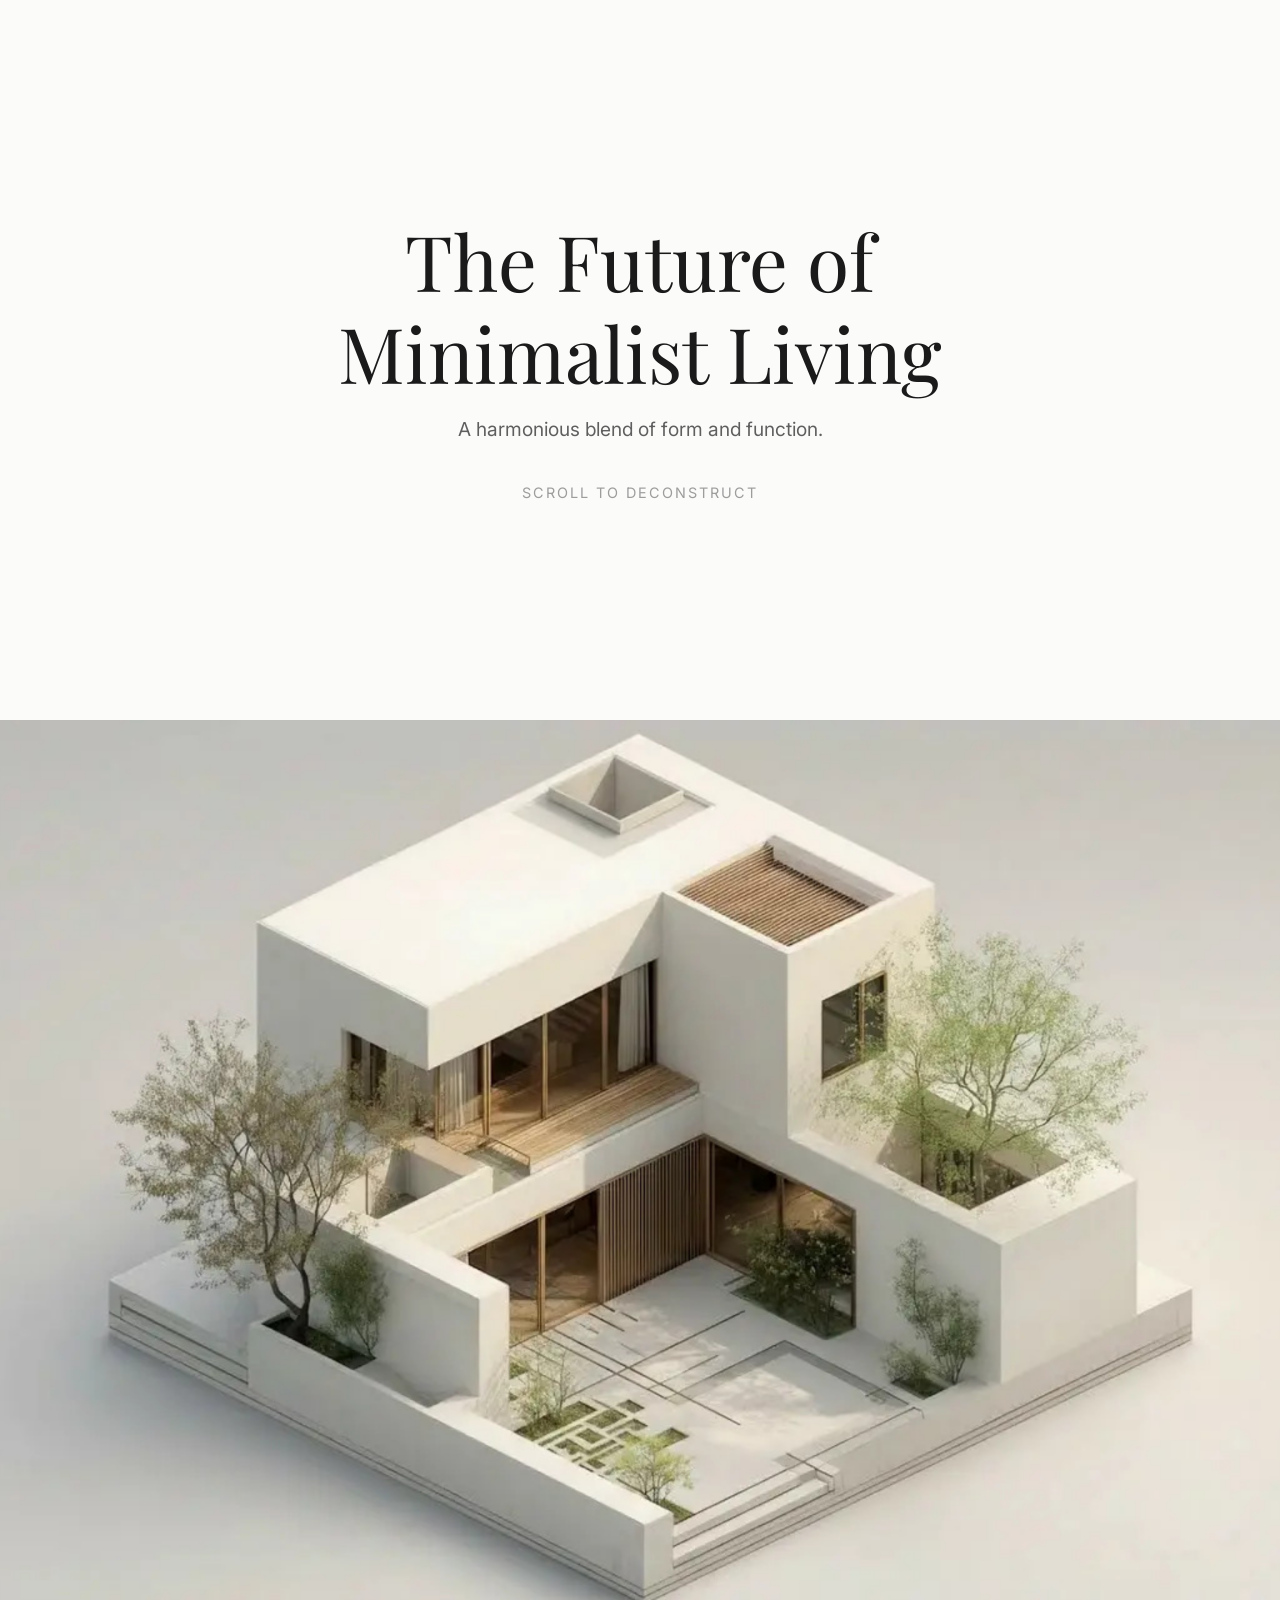
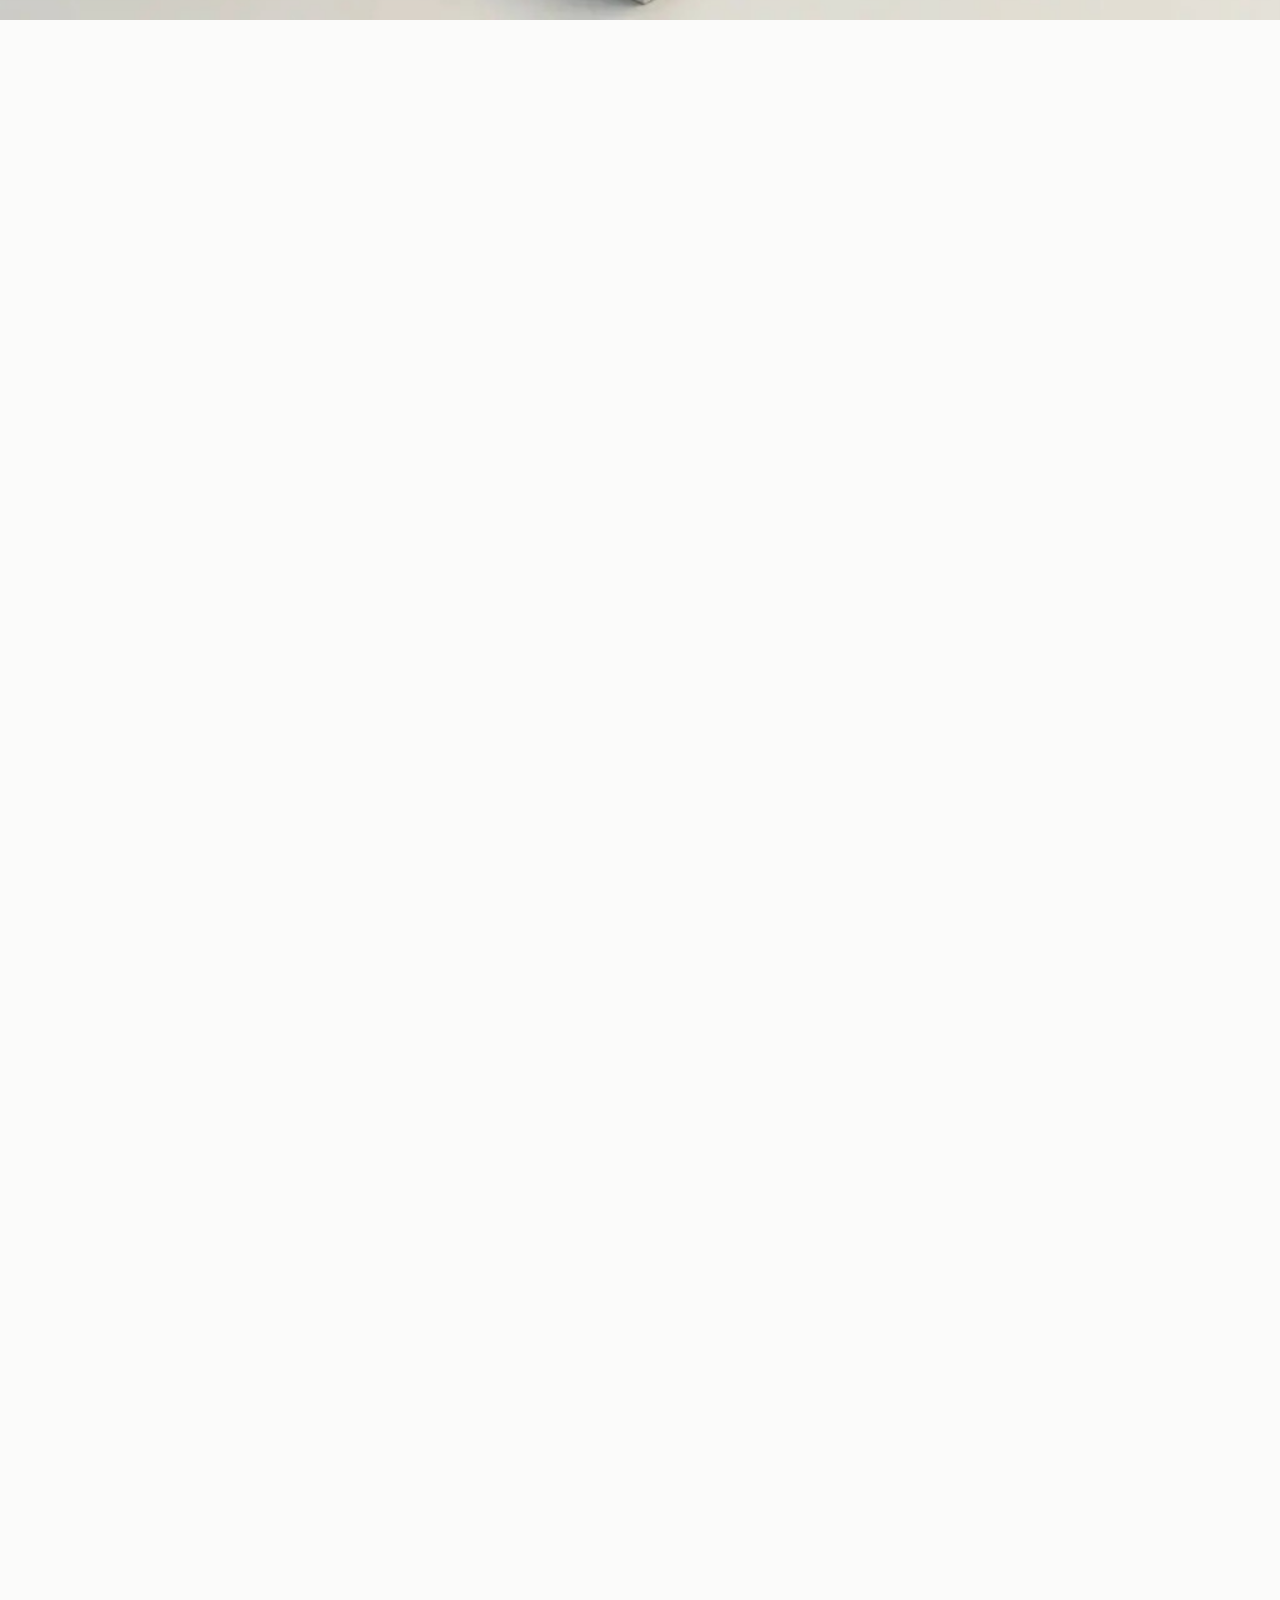
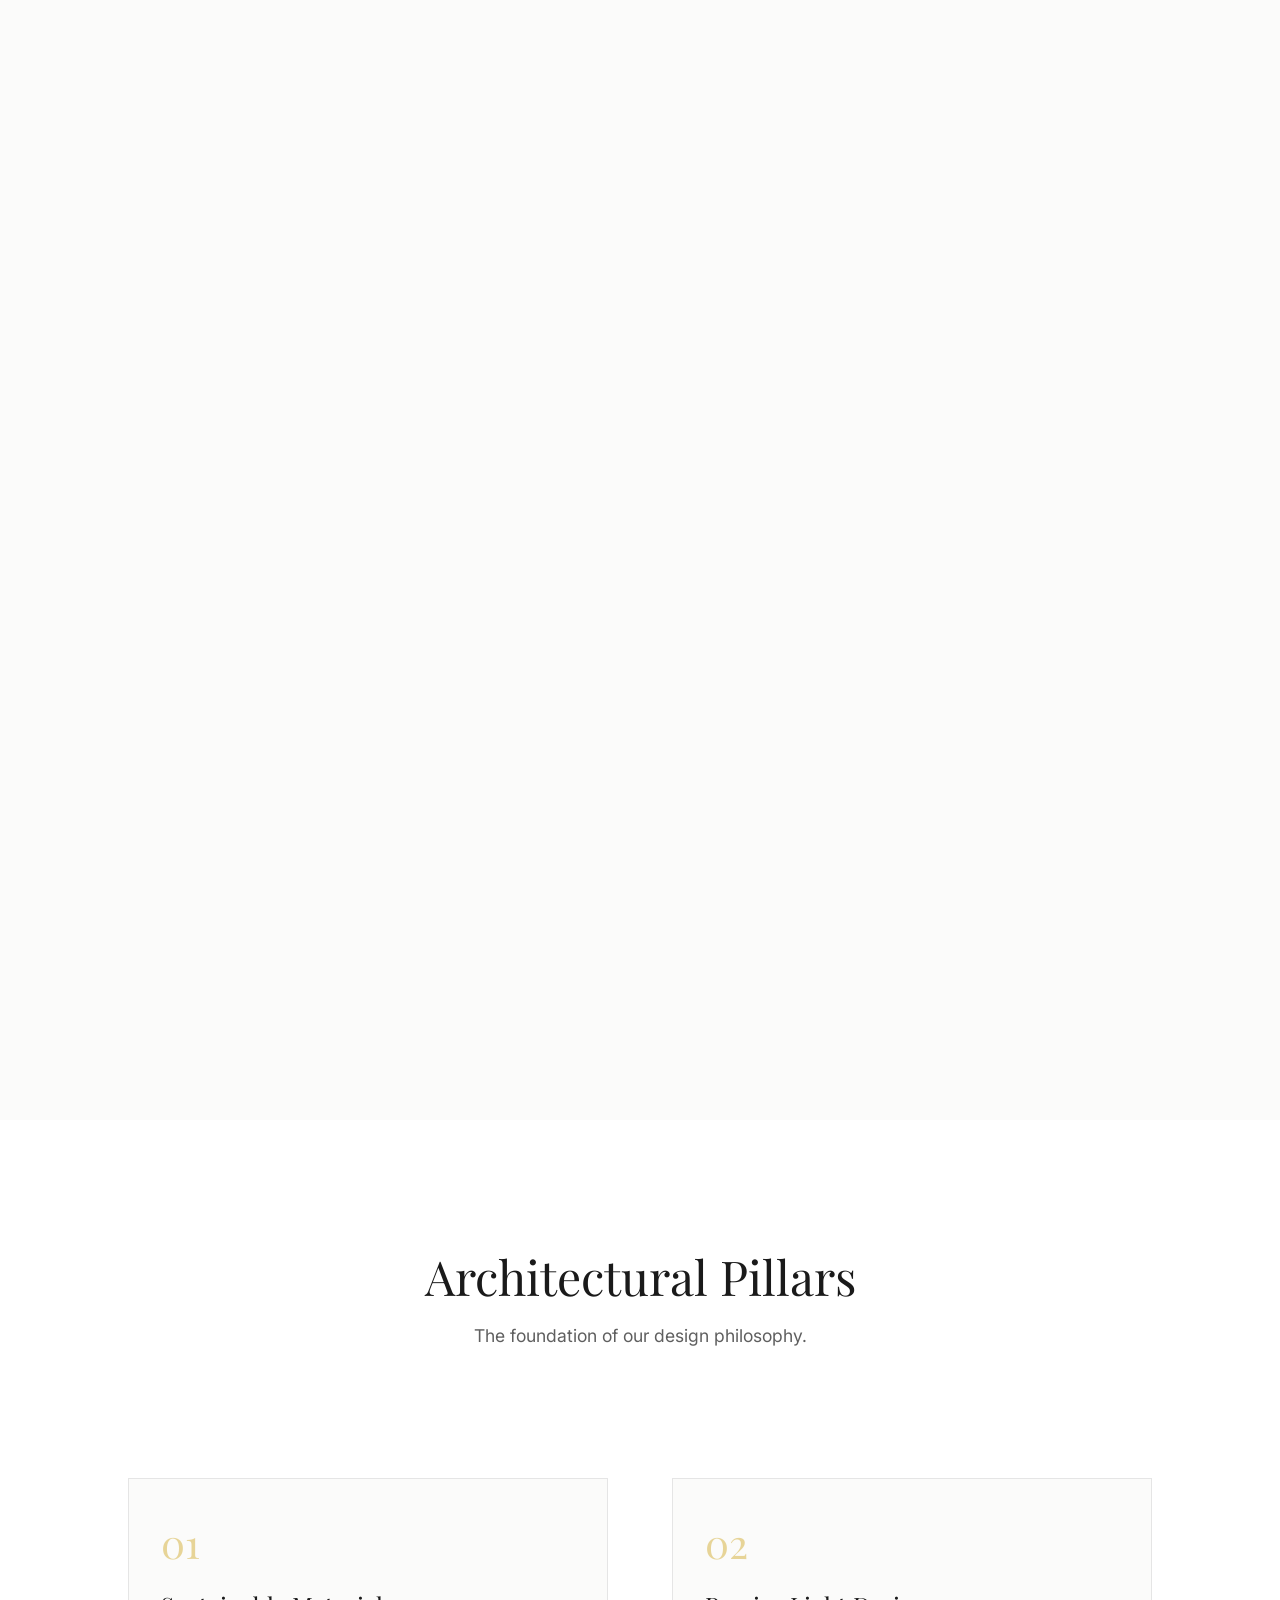
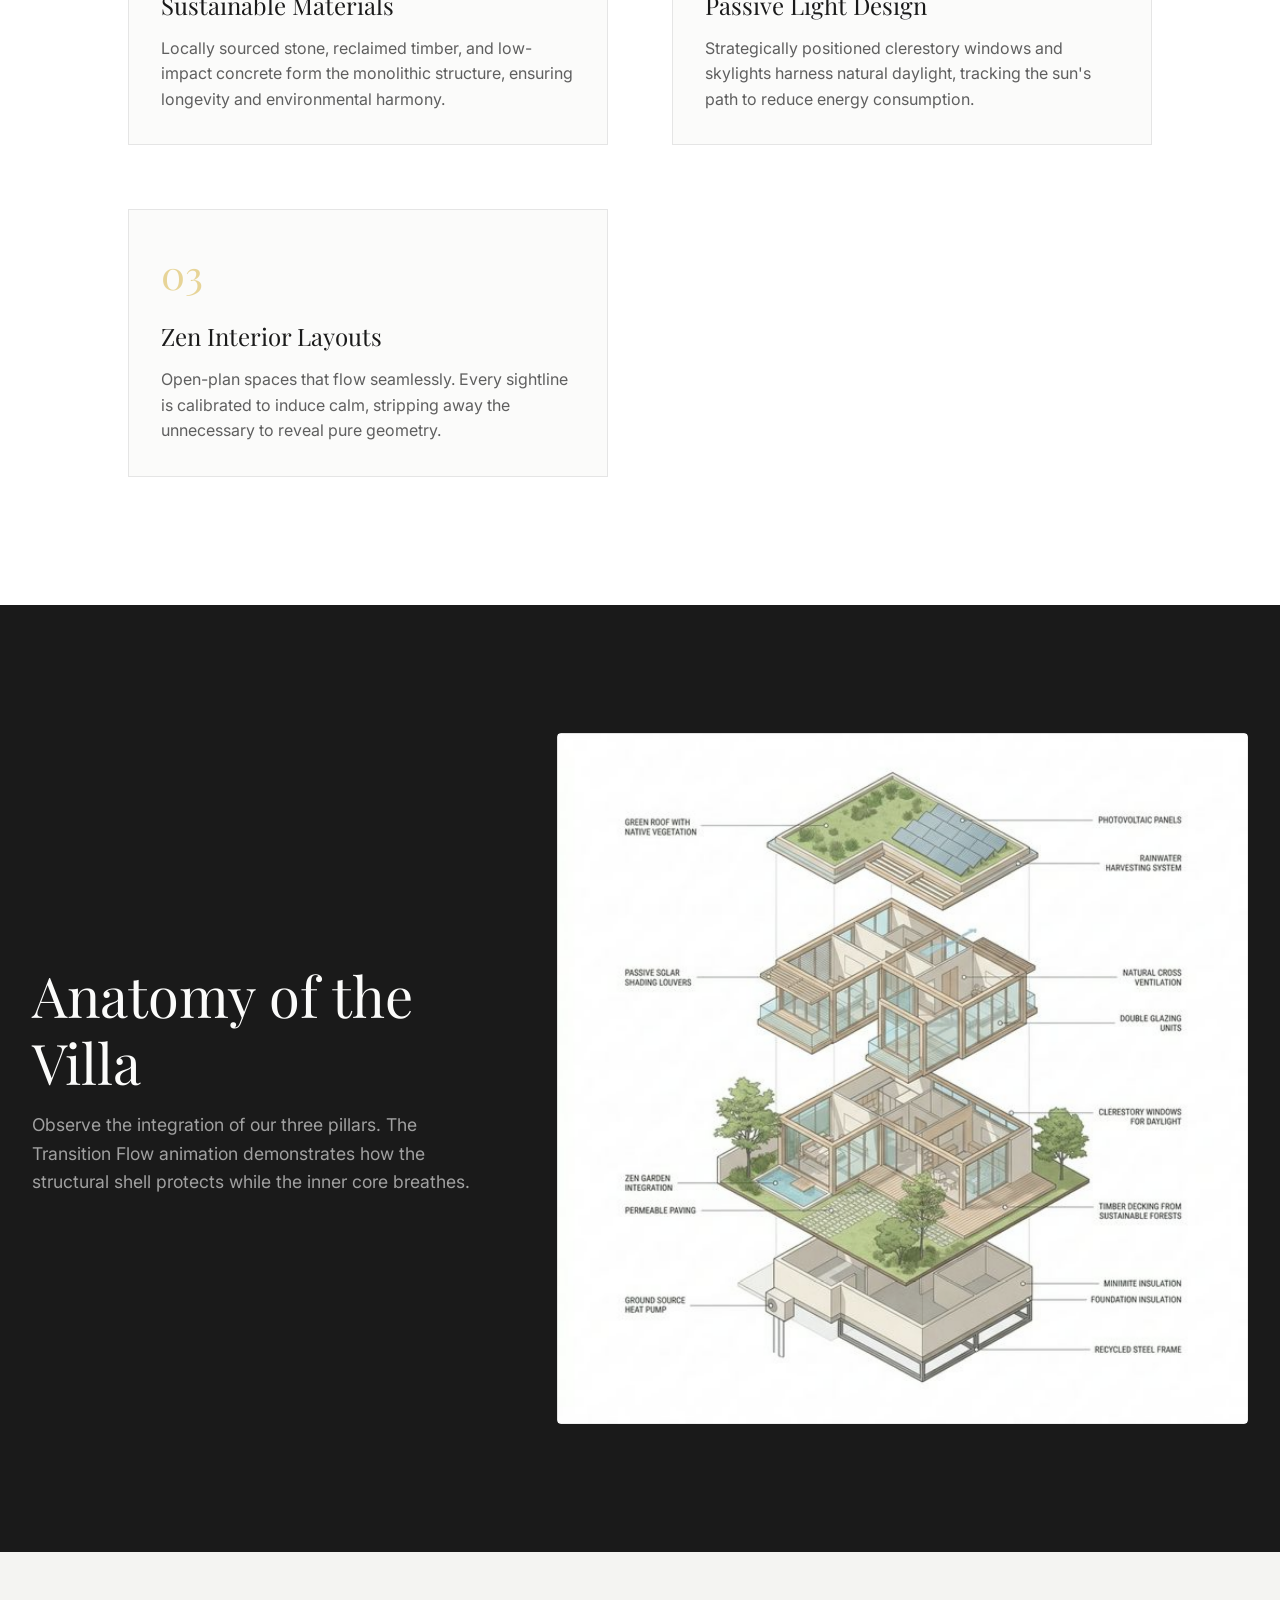
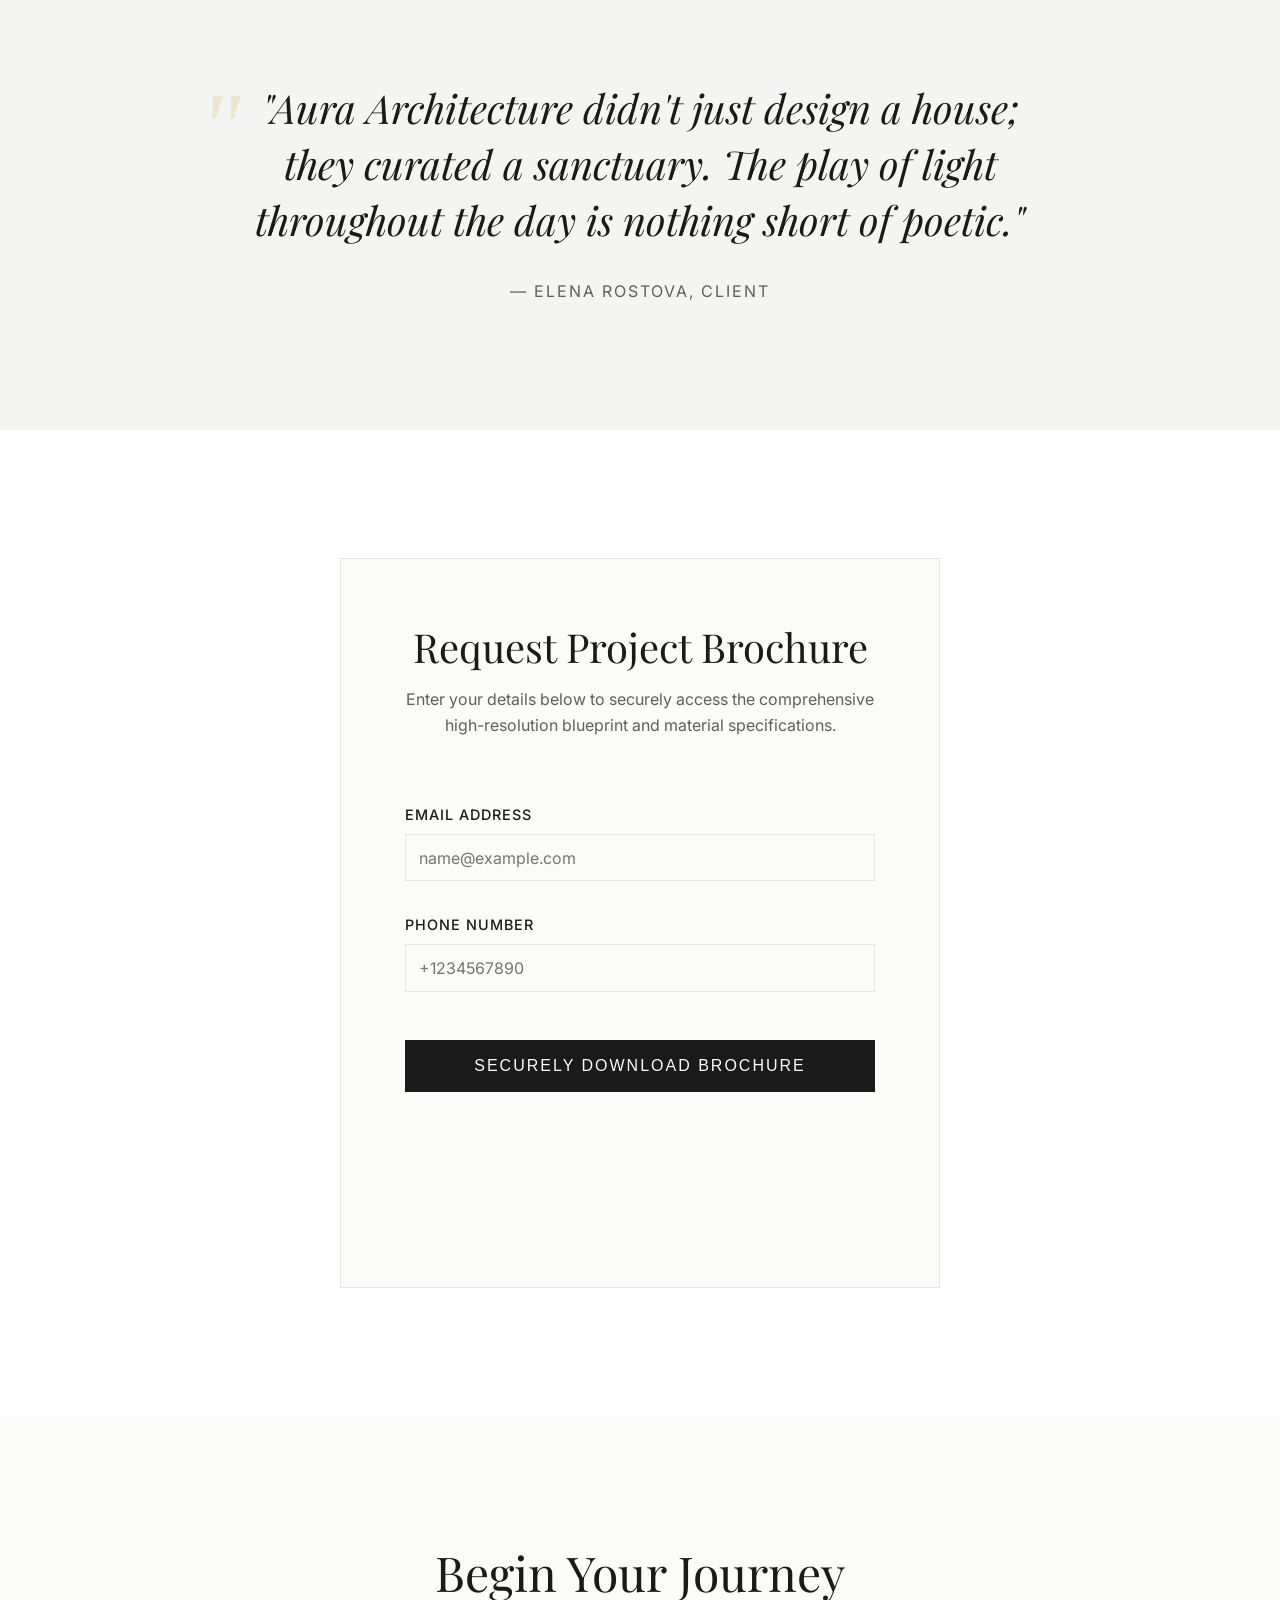
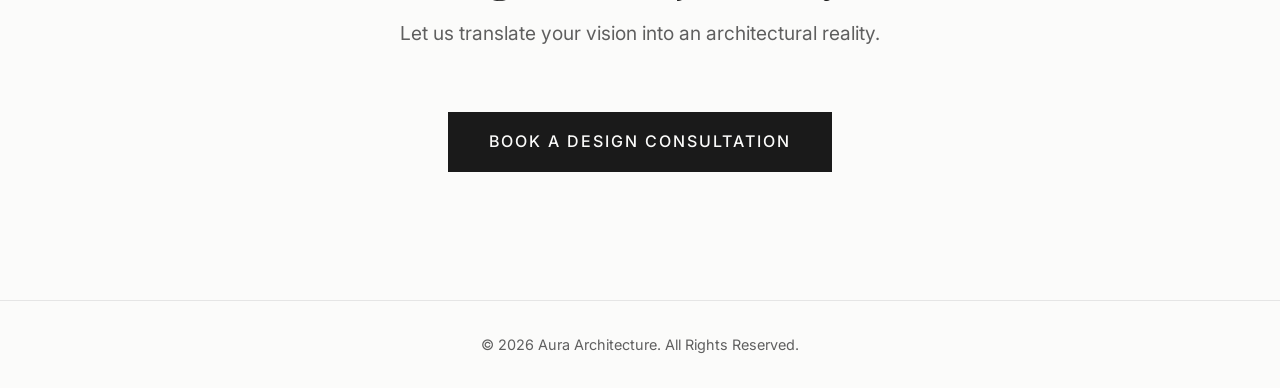
==== index.html @ a4e8f592 "Initial Commit" ====
<!DOCTYPE html>
<html lang="en">
<head>
    <meta charset="UTF-8">
    <meta name="viewport" content="width=device-width, initial-scale=1.0">
    <title>Minimalist Villa | Modern Architecture</title>
    <meta name="description" content="A modern architectural project showcasing Sustainable Materials, Passive Light Design, and Zen Interior Layouts.">
    
    <!-- Google Fonts for Luxury Aesthetics -->
    <link rel="preconnect" href="https://fonts.googleapis.com">
    <link rel="preconnect" href="https://fonts.gstatic.com" crossorigin>
    <link href="https://fonts.googleapis.com/css2?family=Playfair+Display:ital,wght@0,400;0,600;1,400&family=Inter:wght@300;400;500&display=swap" rel="stylesheet">
    
    <link rel="stylesheet" href="style.css">
</head>
<body>
    <main>
        <!-- Hero Section -->
        <section id="hero" class="hero-section">
            <div class="hero-text-clean">
                <h1>The Future of<br> Minimalist Living</h1>
                <p>A harmonious blend of form and function.<br><br><span class="scroll-hint">Scroll to deconstruct</span></p>
            </div>
            <div class="hero-image-container">
                <canvas id="hero-lightpass"></canvas>
            </div>
        </section>

        <!-- Core Features Section -->
        <section id="features" class="features-section">
            <div class="section-header">
                <h2>Architectural Pillars</h2>
                <p>The foundation of our design philosophy.</p>
            </div>
            <div class="features-grid">
                <div class="feature-card">
                    <div class="feature-icon">01</div>
                    <h3>Sustainable Materials</h3>
                    <p>Locally sourced stone, reclaimed timber, and low-impact concrete form the monolithic structure, ensuring longevity and environmental harmony.</p>
                </div>
                <div class="feature-card">
                    <div class="feature-icon">02</div>
                    <h3>Passive Light Design</h3>
                    <p>Strategically positioned clerestory windows and skylights harness natural daylight, tracking the sun's path to reduce energy consumption.</p>
                </div>
                <div class="feature-card">
                    <div class="feature-icon">03</div>
                    <h3>Zen Interior Layouts</h3>
                    <p>Open-plan spaces that flow seamlessly. Every sightline is calibrated to induce calm, stripping away the unnecessary to reveal pure geometry.</p>
                </div>
            </div>
        </section>

        <!-- The Reveal Section -->
        <section id="reveal" class="reveal-section">
            <div class="reveal-content">
                <div class="reveal-text">
                    <h2>Anatomy of the Villa</h2>
                    <p>Observe the integration of our three pillars. The Transition Flow animation demonstrates how the structural shell protects while the inner core breathes.</p>
                </div>
                <div class="reveal-image-wrapper">
                    <!-- Exploded diagram will have CSS scroll animations to piece together -->
                    <img src="./exploded_diagram.png" alt="Exploded View Diagram" class="exploded-img">
                </div>
            </div>
        </section>

        <!-- Testimonials -->
        <section id="testimonials" class="testimonials-section">
            <div class="testimonial-slider">
                <blockquote class="testimonial">
                    "Aura Architecture didn't just design a house; they curated a sanctuary. The play of light throughout the day is nothing short of poetic."
                    <cite>— Elena Rostova, Client</cite>
                </blockquote>
            </div>
        </section>

        <!-- Brochure Download -->
        <section id="brochure" class="brochure-section">
            <div class="brochure-container">
                <h2>Request Project Brochure</h2>
                <p>Enter your details below to securely access the comprehensive high-resolution blueprint and material specifications.</p>
                <form id="brochure-form" class="secure-form">
                    <div class="form-group">
                        <label for="email">Email Address</label>
                        <input type="email" id="email" name="email" required placeholder="name@example.com">
                    </div>
                    <div class="form-group">
                        <label for="phone">Phone Number</label>
                        <input type="tel" id="phone" name="phone" required pattern="^\+?\d{10,14}$" placeholder="+1234567890">
                    </div>
                    <button type="submit" class="btn btn-primary btn-submit">Securely Download Brochure</button>
                    <p id="form-message" class="form-message"></p>
                </form>
            </div>
        </section>

        <!-- Call To Action -->
        <section id="cta" class="cta-section">
            <div class="cta-container">
                <h2>Begin Your Journey</h2>
                <p>Let us translate your vision into an architectural reality.</p>
                <div class="cta-buttons">
                    <a href="#" class="btn btn-primary">Book a Design Consultation</a>
                </div>
            </div>
        </section>
    </main>

    <footer class="footer">
        <p>&copy; 2026 Aura Architecture. All Rights Reserved.</p>
    </footer>

    <script>
        // Brochure Form Logic
        document.getElementById('brochure-form').addEventListener('submit', function(e) {
            e.preventDefault();
            const messageEl = document.getElementById('form-message');
            messageEl.style.color = 'green';
            messageEl.textContent = 'Verifying secure details... Initiating download shortly.';
            // Add any custom API calls or actual download scripts here
        });

        const canvas = document.getElementById("hero-lightpass");
        const context = canvas.getContext("2d");

        // The building directory has 192 frames, formatted as frame_000_delay-0.041s.jpg
        const frameCount = 192;
        const currentFrame = index => (
            `./building/frame_${index.toString().padStart(3, '0')}_delay-0.041s.jpg`
        );

        // Preload images
        const preloadedImages = [];
        for (let i = 0; i < frameCount; i++) {
            const img = new Image();
            img.src = currentFrame(i);
            preloadedImages.push(img);
        }

        // Set canvas dimensions
        const img = new Image();
        img.src = currentFrame(0);
        img.onload = function() {
            canvas.width = 1920; 
            canvas.height = 1080;
            context.drawImage(img, 0, 0);
        };

        window.addEventListener('scroll', () => {  
            requestAnimationFrame(() => {
                const heroSection = document.getElementById('hero');
                const scrollTop = window.scrollY;
                const maxScroll = heroSection.scrollHeight - window.innerHeight;
                const scrollFraction = Math.max(0, Math.min(scrollTop / maxScroll, 1));
                const frameIndex = Math.min(
                    frameCount - 1,
                    Math.ceil(scrollFraction * frameCount)
                );
                
                if (preloadedImages[frameIndex] && preloadedImages[frameIndex].complete) {
                    context.drawImage(preloadedImages[frameIndex], 0, 0, canvas.width, canvas.height);
                }
            });
        });
    </script>
</body>
</html>
---- style.css ----
/* =========================================
   DESIGN SYSTEM & VARIABLES
========================================= */
:root {
    --bg-color: #fbfbfa;
    --text-primary: #1a1a1a;
    --text-secondary: #5f5f5f;
    --accent: #d4af37; /* Subtle luxury gold */
    --border-color: #e5e5e5;
    
    --font-heading: 'Playfair Display', serif;
    --font-body: 'Inter', sans-serif;
    
    --spacing-xs: 0.5rem;
    --spacing-sm: 1rem;
    --spacing-md: 2rem;
    --spacing-lg: 4rem;
    --spacing-xl: 8rem;
    
    --transition-slow: 0.8s cubic-bezier(0.16, 1, 0.3, 1);
    --transition-fast: 0.3s ease;
}

/* =========================================
   RESET & BASE
========================================= */
* {
    margin: 0;
    padding: 0;
    box-sizing: border-box;
}

html {
    scroll-behavior: smooth;
}

body {
    background-color: var(--bg-color);
    color: var(--text-primary);
    font-family: var(--font-body);
    line-height: 1.6;
    overflow-x: hidden;
}

h1, h2, h3, h4 {
    font-family: var(--font-heading);
    font-weight: 400;
    line-height: 1.2;
}

a {
    color: inherit;
    text-decoration: none;
}

/* =========================================
   HERO SECTION
========================================= */
.hero-section {
    height: 480vh; /* Extremely tall to allow plenty of scrolling + text padding */
    position: relative;
    background: var(--bg-color);
}

.hero-text-clean {
    height: 80vh; /* Takes up screen space before scroll starts */
    display: flex;
    flex-direction: column;
    justify-content: center;
    align-items: center;
    text-align: center;
    padding: 0 var(--spacing-md);
}

.hero-text-clean h1 {
    font-size: clamp(3rem, 6vw, 6rem);
    margin-bottom: var(--spacing-sm);
    color: var(--text-primary);
}

.hero-text-clean p {
    font-size: 1.2rem;
    max-width: 600px;
    margin: 0 auto;
    color: var(--text-secondary);
}

.scroll-hint {
    font-size: 0.9rem;
    text-transform: uppercase;
    letter-spacing: 2px;
    opacity: 0.6;
}

/* Scroll-driven Transition Flow Animation for Hero Image */
.hero-image-container {
    height: 100vh;
    width: 100%;
    position: sticky;
    top: 0;
    overflow: hidden;
}

#hero-lightpass {
    width: 100%;
    height: 100%;
    object-fit: cover;
    display: block;
}

.hero-img {
    width: 100%;
    height: 100%;
    object-fit: cover;
    transform-origin: center;
    /* CSS Scroll Animation */
    animation: hero-deconstruct linear both;
    animation-timeline: --hero-timeline;
    animation-range: entry 100% exit 0%;
}

@keyframes hero-deconstruct {
    0% {
        transform: scale(1) translateY(0);
        filter: blur(0) brightness(1);
    }
    100% {
        transform: scale(1.1) translateY(-100px);
        filter: blur(5px) brightness(0.7);
        opacity: 0;
    }
}

.scroll-indicator {
    position: absolute;
    bottom: var(--spacing-md);
    left: 50%;
    transform: translateX(-50%);
    display: flex;
    flex-direction: column;
    align-items: center;
    gap: var(--spacing-sm);
    font-size: 0.8rem;
    text-transform: uppercase;
    letter-spacing: 2px;
    color: var(--text-secondary);
}

.scroll-line {
    width: 1px;
    height: 60px;
    background: var(--text-secondary);
    position: relative;
    overflow: hidden;
}

.scroll-line::after {
    content: '';
    position: absolute;
    top: 0;
    left: 0;
    width: 100%;
    height: 50%;
    background: var(--text-primary);
    animation: scroll-down 2s infinite ease-in-out;
}

@keyframes scroll-down {
    0% { transform: translateY(-100%); }
    100% { transform: translateY(200%); }
}

/* =========================================
   FEATURES SECTION
========================================= */
.features-section {
    padding: var(--spacing-xl) var(--spacing-xl);
    background: #fff;
}

.section-header {
    text-align: center;
    margin-bottom: var(--spacing-xl);
}

.section-header h2 {
    font-size: 3rem;
    margin-bottom: var(--spacing-sm);
}

.section-header p {
    color: var(--text-secondary);
    font-size: 1.1rem;
}

.features-grid {
    display: grid;
    grid-template-columns: repeat(auto-fit, minmax(300px, 1fr));
    gap: var(--spacing-lg);
    max-width: 1200px;
    margin: 0 auto;
}

.feature-card {
    padding: var(--spacing-md);
    background: var(--bg-color);
    border: 1px solid var(--border-color);
    transition: var(--transition-slow);
    position: relative;
    overflow: hidden;
}

.feature-card:hover {
    transform: translateY(-10px);
    border-color: var(--accent);
    box-shadow: 0 20px 40px rgba(0,0,0,0.05);
}

.feature-icon {
    font-family: var(--font-heading);
    font-size: 2.5rem;
    color: var(--accent);
    margin-bottom: var(--spacing-sm);
    opacity: 0.5;
}

.feature-card h3 {
    font-size: 1.5rem;
    margin-bottom: var(--spacing-sm);
}

.feature-card p {
    color: var(--text-secondary);
    font-size: 1rem;
}

/* =========================================
   REVEAL SECTION
========================================= */
.reveal-section {
    padding: var(--spacing-xl) var(--spacing-md);
    background: var(--text-primary);
    color: var(--bg-color);
    min-height: 100vh;
    display: flex;
    align-items: center;
}

.reveal-content {
    max-width: 1400px;
    margin: 0 auto;
    display: grid;
    grid-template-columns: 1fr 1.5fr;
    gap: var(--spacing-lg);
    align-items: center;
}

.reveal-text h2 {
    font-size: 3.5rem;
    margin-bottom: var(--spacing-sm);
    color: var(--bg-color);
}

.reveal-text p {
    font-size: 1.1rem;
    color: #a0a0a0;
}

/* Reveal Animation Setup */
.reveal-image-wrapper {
    position: relative;
    width: 100%;
    border-radius: 4px;
    overflow: hidden;
    view-timeline-name: --reveal-timeline;
    view-timeline-axis: block;
}

.exploded-img {
    width: 100%;
    height: auto;
    display: block;
    mix-blend-mode: screen; /* Or normal depending on image */
    animation: diagram-reveal linear both;
    animation-timeline: --reveal-timeline;
    animation-range: entry 20% cover 50%;
}

@keyframes diagram-reveal {
    0% {
        opacity: 0;
        transform: translateY(100px) scale(0.9);
        filter: contrast(0.5);
    }
    100% {
        opacity: 1;
        transform: translateY(0) scale(1);
        filter: contrast(1);
    }
}

/* =========================================
   TESTIMONIALS SECTION
========================================= */
.testimonials-section {
    padding: var(--spacing-xl) var(--spacing-md);
    background: #f4f4f2;
    text-align: center;
}

.testimonial-slider {
    max-width: 800px;
    margin: 0 auto;
}

.testimonial {
    font-family: var(--font-heading);
    font-size: clamp(1.5rem, 4vw, 2.5rem);
    font-style: italic;
    color: var(--text-primary);
    line-height: 1.4;
    position: relative;
}

.testimonial::before {
    content: '"';
    font-size: 6rem;
    color: var(--accent);
    position: absolute;
    top: -20px;
    left: -40px;
    opacity: 0.2;
    font-family: serif;
}

.testimonial cite {
    display: block;
    margin-top: var(--spacing-md);
    font-family: var(--font-body);
    font-size: 1rem;
    font-style: normal;
    color: var(--text-secondary);
    text-transform: uppercase;
    letter-spacing: 2px;
}

/* =========================================
   BROCHURE SECTION
========================================= */
.brochure-section {
    padding: var(--spacing-xl) var(--spacing-md);
    background: #fff;
    text-align: center;
}

.brochure-container {
    max-width: 600px;
    margin: 0 auto;
    padding: var(--spacing-lg);
    border: 1px solid var(--border-color);
    background: var(--bg-color);
}

.brochure-container h2 {
    font-size: 2.5rem;
    margin-bottom: var(--spacing-sm);
}

.brochure-container p {
    color: var(--text-secondary);
    margin-bottom: var(--spacing-lg);
}

.secure-form {
    display: flex;
    flex-direction: column;
    gap: var(--spacing-md);
    text-align: left;
}

.form-group {
    display: flex;
    flex-direction: column;
    gap: var(--spacing-xs);
}

.form-group label {
    font-size: 0.9rem;
    font-weight: 500;
    text-transform: uppercase;
    letter-spacing: 1px;
}

.form-group input {
    padding: 0.8rem;
    border: 1px solid var(--border-color);
    font-family: inherit;
    font-size: 1rem;
    background: transparent;
    transition: var(--transition-fast);
}

.form-group input:focus {
    outline: none;
    border-color: var(--text-primary);
}

.btn-submit {
    cursor: pointer;
    margin-top: var(--spacing-sm);
}

.form-message {
    font-size: 0.9rem;
    text-align: center;
    margin-top: var(--spacing-sm);
    height: 1.2rem;
}

/* =========================================
   CALL TO ACTION
========================================= */
.cta-section {
    padding: var(--spacing-xl) var(--spacing-md);
    background: var(--bg-color);
    text-align: center;
}

.cta-container h2 {
    font-size: 3rem;
    margin-bottom: var(--spacing-sm);
}

.cta-container p {
    font-size: 1.2rem;
    color: var(--text-secondary);
    margin-bottom: var(--spacing-lg);
}

.cta-buttons {
    display: flex;
    justify-content: center;
    gap: var(--spacing-md);
    flex-wrap: wrap;
}

.btn {
    display: inline-block;
    padding: 1rem 2.5rem;
    font-size: 1rem;
    text-transform: uppercase;
    letter-spacing: 2px;
    font-weight: 500;
    transition: var(--transition-fast);
    border: 1px solid var(--text-primary);
}

.btn-primary {
    background: var(--text-primary);
    color: var(--bg-color);
}

.btn-primary:hover {
    background: var(--bg-color);
    color: var(--text-primary);
}

.btn-secondary {
    background: transparent;
    color: var(--text-primary);
}

.btn-secondary:hover {
    background: #f0f0f0;
}

/* =========================================
   FOOTER
========================================= */
.footer {
    padding: var(--spacing-md);
    text-align: center;
    border-top: 1px solid var(--border-color);
    color: var(--text-secondary);
    font-size: 0.9rem;
}

/* =========================================
   MEDIA QUERIES
========================================= */
@media (max-width: 900px) {
    .reveal-content {
        grid-template-columns: 1fr;
    }
    
    .reveal-text {
        text-align: center;
    }
}

@media (max-width: 768px) {
    .navbar {
        padding: var(--spacing-sm) var(--spacing-sm);
    }
    
    .nav-links {
        display: none; /* simple mobile approach */
    }
    
    .features-grid {
        grid-template-columns: 1fr;
    }
    
    .cta-buttons {
        flex-direction: column;
    }
}
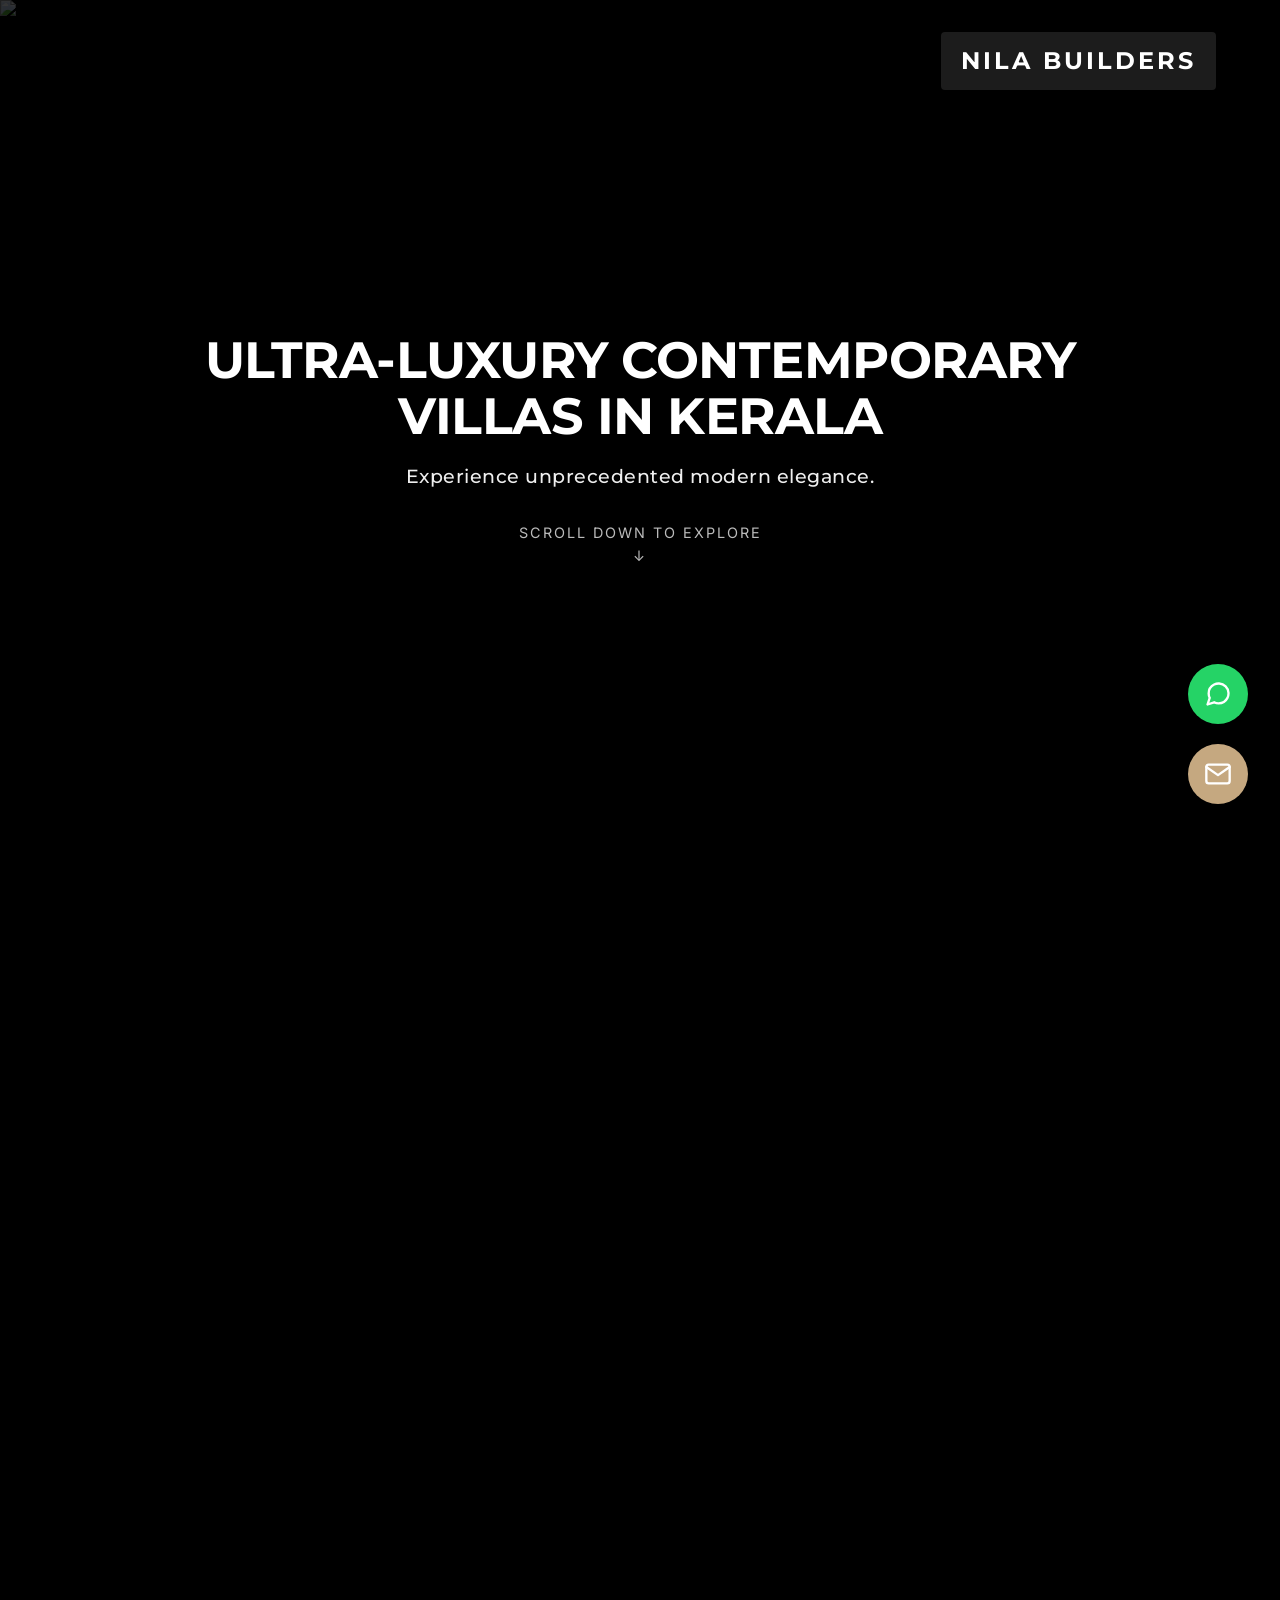
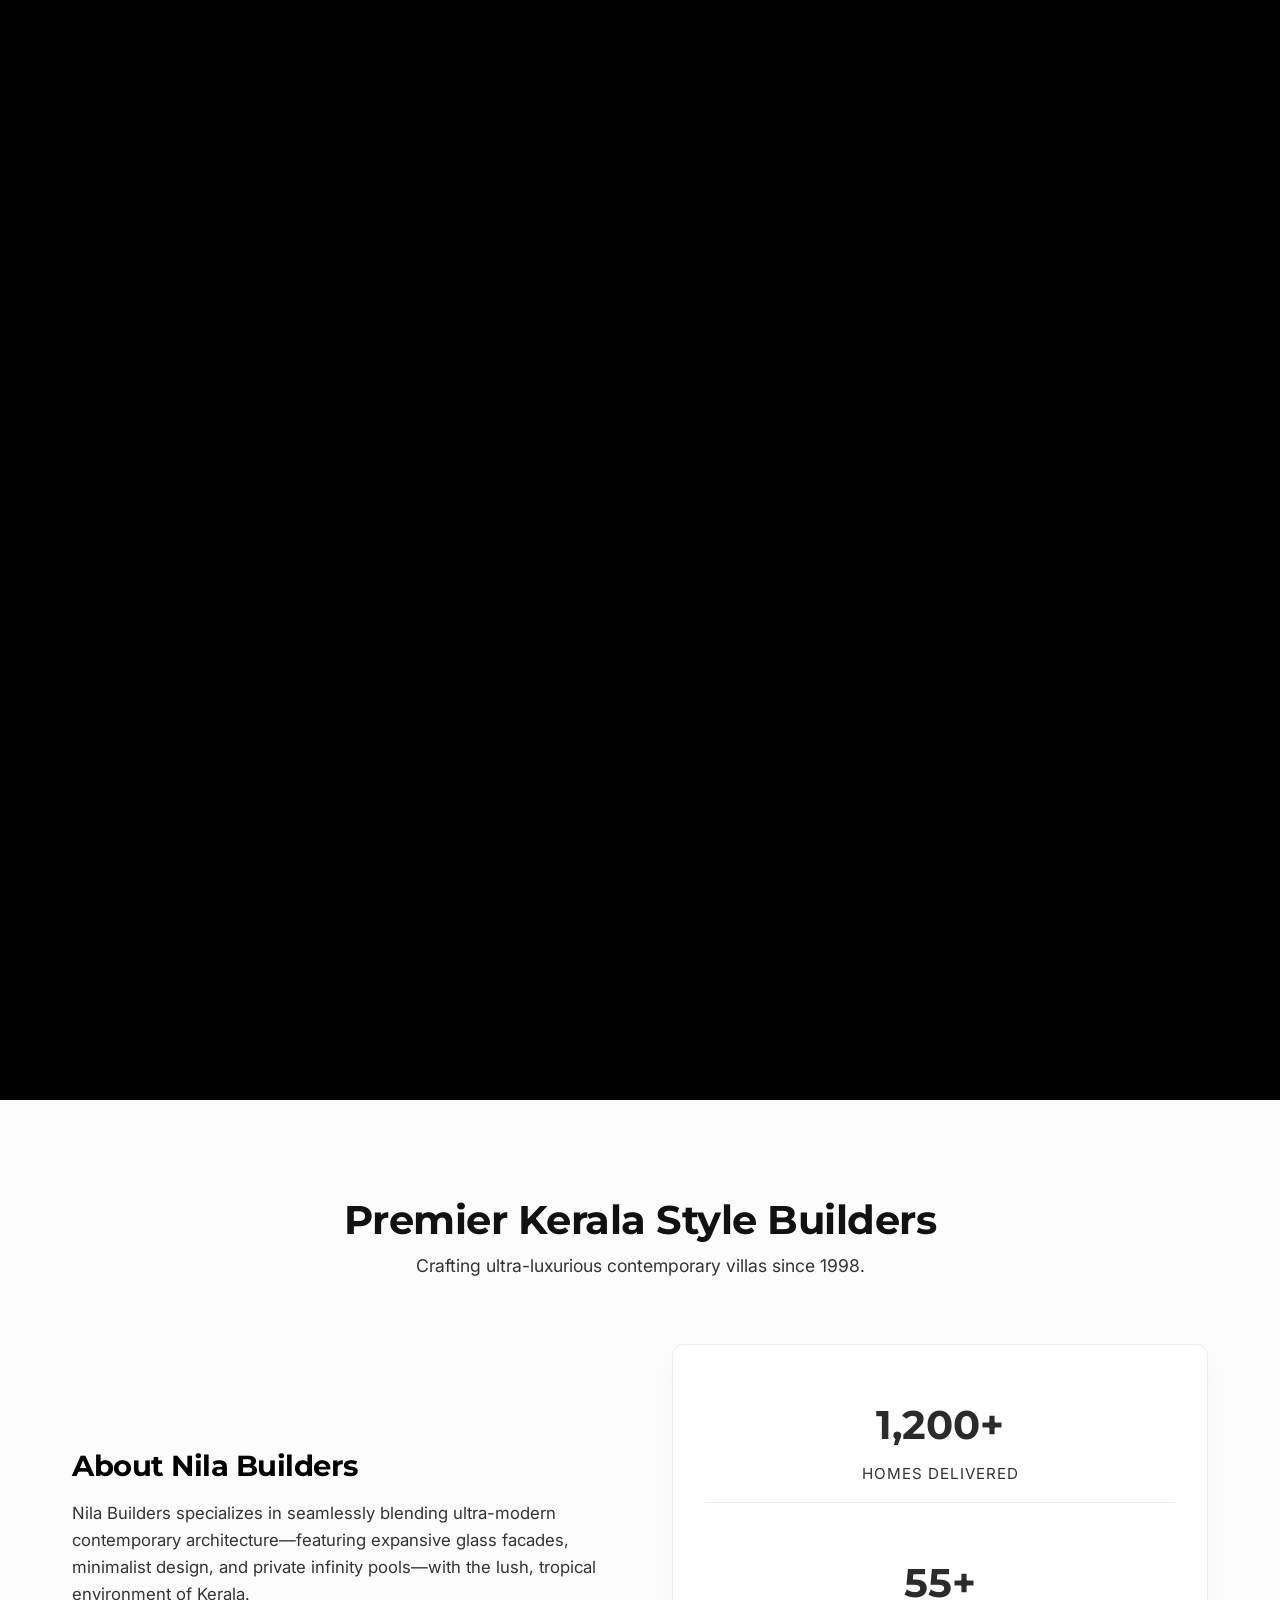
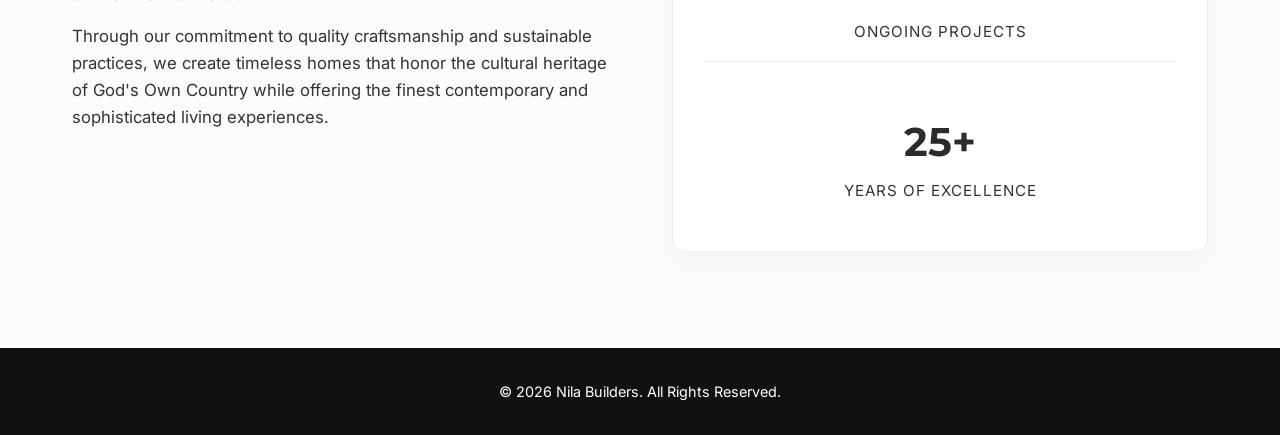
==== commit 2f6ca869: "Hero Section content Updated" ====
--- a/index.html
+++ b/index.html
@@ -3,165 +3,239 @@
 <head>
     <meta charset="UTF-8">
     <meta name="viewport" content="width=device-width, initial-scale=1.0">
-    <title>Minimalist Villa | Modern Architecture</title>
-    <meta name="description" content="A modern architectural project showcasing Sustainable Materials, Passive Light Design, and Zen Interior Layouts.">
-    
-    <!-- Google Fonts for Luxury Aesthetics -->
+    <title>Nila Builders | Kerala Luxury Homes</title>
+    <!-- Google Fonts: Inter for UI/Body, Montserrat for headings -->
     <link rel="preconnect" href="https://fonts.googleapis.com">
     <link rel="preconnect" href="https://fonts.gstatic.com" crossorigin>
-    <link href="https://fonts.googleapis.com/css2?family=Playfair+Display:ital,wght@0,400;0,600;1,400&family=Inter:wght@300;400;500&display=swap" rel="stylesheet">
+    <link href="https://fonts.googleapis.com/css2?family=Montserrat:ital,wght@0,400;0,500;0,600;0,700;0,800;1,800&family=Inter:wght@400;500;600&display=swap" rel="stylesheet">
     
     <link rel="stylesheet" href="style.css">
 </head>
 <body>
+
+    <!-- Header / Navbar -->
+    <header class="navbar">
+        <div class="logo">
+            <span class="logo-text">NILA BUILDERS</span>
+        </div>
+    </header>
+
     <main>
-        <!-- Hero Section -->
-        <section id="hero" class="hero-section">
-            <div class="hero-text-clean">
-                <h1>The Future of<br> Minimalist Living</h1>
-                <p>A harmonious blend of form and function.<br><br><span class="scroll-hint">Scroll to deconstruct</span></p>
-            </div>
-            <div class="hero-image-container">
-                <canvas id="hero-lightpass"></canvas>
+        <!-- Apple-Style Scroll Hero Section -->
+        <section id="hero-scroll-story" class="hero-scroll-section">
+            <div class="sticky-container">
+                <!-- Background Layer: Images -->
+                <div class="scroll-images">
+                    <img src="apple_image_1.png" id="scroll-img-1" class="scroll-img" alt="Luxury Villa View 1">
+                    <img src="apple_image_2.png" id="scroll-img-2" class="scroll-img" alt="Luxury Villa View 2">
+                    <div class="hero-overlay"></div>
+                </div>
+                
+                <!-- Foreground Layer: Text & Steps -->
+                <div class="scroll-content">
+                    <div id="step-1" class="scroll-step active">
+                        <h1>ULTRA-LUXURY CONTEMPORARY<br>VILLAS IN KERALA</h1>
+                        <p class="subheadline">Experience unprecedented modern elegance.</p>
+                        <p class="scroll-hint">Scroll down to explore <br>↓</p>
+                    </div>
+                    
+                    <div id="step-2" class="scroll-step">
+                        <h2>CRAFTED FOR THE ELITE</h2>
+                        <p class="subheadline">Minimalist design meeting tropical sophistication.</p>
+                        
+                        <div class="hero-buttons">
+                            <!-- Open Brochure Modal -->
+                            <a href="javascript:void(0)" onclick="openModal('brochure-modal')" class="btn btn-dark">
+                                <svg class="btn-icon" viewBox="0 0 24 24" fill="none" stroke="currentColor" stroke-width="2" stroke-linecap="round" stroke-linejoin="round"><path d="M21 15v4a2 2 0 0 1-2 2H5a2 2 0 0 1-2-2v-4"></path><polyline points="7 10 12 15 17 10"></polyline><line x1="12" y1="15" x2="12" y2="3"></line></svg>
+                                DOWNLOAD BROCHURE
+                            </a>
+                            <!-- Open Enquire Modal -->
+                            <a href="javascript:void(0)" onclick="openModal('enquire-modal')" class="btn btn-outline">
+                                <svg class="btn-icon" viewBox="0 0 24 24" fill="none" stroke="currentColor" stroke-width="2" stroke-linecap="round" stroke-linejoin="round"><path d="M11 4H4a2 2 0 0 0-2 2v14a2 2 0 0 0 2 2h14a2 2 0 0 0 2-2v-7"></path><path d="M18.5 2.5a2.121 2.121 0 0 1 3 3L12 15l-4 1 1-4 9.5-9.5z"></path></svg>
+                                ENQUIRE NOW
+                            </a>
+                        </div>
+                    </div>
+                </div>
+            </div>
+            
+            <!-- Floating Contact Icons -->
+            <div class="floating-contact persistent">
+                <a href="#" class="float-icon whatsapp" title="WhatsApp">
+                    <svg viewBox="0 0 24 24" width="28" height="28" stroke="currentColor" stroke-width="2" fill="none" stroke-linecap="round" stroke-linejoin="round"><path d="M21 11.5a8.38 8.38 0 0 1-.9 3.8 8.5 8.5 0 0 1-7.6 4.7 8.38 8.38 0 0 1-3.8-.9L3 21l1.9-5.7a8.38 8.38 0 0 1-.9-3.8 8.5 8.5 0 0 1 4.7-7.6 8.38 8.38 0 0 1 3.8-.9h.5a8.48 8.48 0 0 1 8 8v.5z"></path></svg>
+                </a>
+                <a href="#" class="float-icon email" title="Email">
+                    <svg viewBox="0 0 24 24" width="28" height="28" stroke="currentColor" stroke-width="2" fill="none" stroke-linecap="round" stroke-linejoin="round"><path d="M4 4h16c1.1 0 2 .9 2 2v12c0 1.1-.9 2-2 2H4c-1.1 0-2-.9-2-2V6c0-1.1.9-2 2-2z"></path><polyline points="22,6 12,13 2,6"></polyline></svg>
+                </a>
             </div>
         </section>
 
-        <!-- Core Features Section -->
-        <section id="features" class="features-section">
-            <div class="section-header">
-                <h2>Architectural Pillars</h2>
-                <p>The foundation of our design philosophy.</p>
-            </div>
-            <div class="features-grid">
-                <div class="feature-card">
-                    <div class="feature-icon">01</div>
-                    <h3>Sustainable Materials</h3>
-                    <p>Locally sourced stone, reclaimed timber, and low-impact concrete form the monolithic structure, ensuring longevity and environmental harmony.</p>
-                </div>
-                <div class="feature-card">
-                    <div class="feature-icon">02</div>
-                    <h3>Passive Light Design</h3>
-                    <p>Strategically positioned clerestory windows and skylights harness natural daylight, tracking the sun's path to reduce energy consumption.</p>
-                </div>
-                <div class="feature-card">
-                    <div class="feature-icon">03</div>
-                    <h3>Zen Interior Layouts</h3>
-                    <p>Open-plan spaces that flow seamlessly. Every sightline is calibrated to induce calm, stripping away the unnecessary to reveal pure geometry.</p>
-                </div>
-            </div>
-        </section>
-
-        <!-- The Reveal Section -->
-        <section id="reveal" class="reveal-section">
-            <div class="reveal-content">
-                <div class="reveal-text">
-                    <h2>Anatomy of the Villa</h2>
-                    <p>Observe the integration of our three pillars. The Transition Flow animation demonstrates how the structural shell protects while the inner core breathes.</p>
-                </div>
-                <div class="reveal-image-wrapper">
-                    <!-- Exploded diagram will have CSS scroll animations to piece together -->
-                    <img src="./exploded_diagram.png" alt="Exploded View Diagram" class="exploded-img">
-                </div>
-            </div>
-        </section>
-
-        <!-- Testimonials -->
-        <section id="testimonials" class="testimonials-section">
-            <div class="testimonial-slider">
-                <blockquote class="testimonial">
-                    "Aura Architecture didn't just design a house; they curated a sanctuary. The play of light throughout the day is nothing short of poetic."
-                    <cite>— Elena Rostova, Client</cite>
-                </blockquote>
-            </div>
-        </section>
-
-        <!-- Brochure Download -->
-        <section id="brochure" class="brochure-section">
-            <div class="brochure-container">
-                <h2>Request Project Brochure</h2>
-                <p>Enter your details below to securely access the comprehensive high-resolution blueprint and material specifications.</p>
-                <form id="brochure-form" class="secure-form">
-                    <div class="form-group">
-                        <label for="email">Email Address</label>
-                        <input type="email" id="email" name="email" required placeholder="name@example.com">
-                    </div>
-                    <div class="form-group">
-                        <label for="phone">Phone Number</label>
-                        <input type="tel" id="phone" name="phone" required pattern="^\+?\d{10,14}$" placeholder="+1234567890">
-                    </div>
-                    <button type="submit" class="btn btn-primary btn-submit">Securely Download Brochure</button>
-                    <p id="form-message" class="form-message"></p>
-                </form>
-            </div>
-        </section>
-
-        <!-- Call To Action -->
-        <section id="cta" class="cta-section">
-            <div class="cta-container">
-                <h2>Begin Your Journey</h2>
-                <p>Let us translate your vision into an architectural reality.</p>
-                <div class="cta-buttons">
-                    <a href="#" class="btn btn-primary">Book a Design Consultation</a>
+        <!-- Company Details Section -->
+        <section id="company-details" class="company-section">
+            <div class="container">
+                <div class="company-header">
+                    <h2>Premier Kerala Style Builders</h2>
+                    <p class="subtitle">Crafting ultra-luxurious contemporary villas since 1998.</p>
+                </div>
+                
+                <div class="company-content">
+                    <div class="company-text">
+                        <h3>About Nila Builders</h3>
+                        <p>Nila Builders specializes in seamlessly blending ultra-modern contemporary architecture—featuring expansive glass facades, minimalist design, and private infinity pools—with the lush, tropical environment of Kerala.</p>
+                        <p>Through our commitment to quality craftsmanship and sustainable practices, we create timeless homes that honor the cultural heritage of God's Own Country while offering the finest contemporary and sophisticated living experiences.</p>
+                    </div>
+                    <div class="company-stats">
+                        <div class="stat-item">
+                            <span class="stat-number">1,200+</span>
+                            <span class="stat-label">Homes Delivered</span>
+                        </div>
+                        <div class="stat-item">
+                            <span class="stat-number">55+</span>
+                            <span class="stat-label">Ongoing Projects</span>
+                        </div>
+                        <div class="stat-item">
+                            <span class="stat-number">25+</span>
+                            <span class="stat-label">Years of Excellence</span>
+                        </div>
+                    </div>
                 </div>
             </div>
         </section>
     </main>
 
     <footer class="footer">
-        <p>&copy; 2026 Aura Architecture. All Rights Reserved.</p>
+        <div class="container">
+            <p>&copy; 2026 Nila Builders. All Rights Reserved.</p>
+        </div>
     </footer>
 
+    <!-- MODALS SECTION -->
+    
+    <!-- Brochure Contact Modal -->
+    <div id="brochure-modal" class="modal">
+        <div class="modal-content">
+            <span class="close-btn" onclick="closeModal('brochure-modal')">&times;</span>
+            <div class="modal-header">
+                <h3>Get The Brochure</h3>
+                <p>Reach out directly to access our high-resolution project brochure and material specifications.</p>
+            </div>
+            <div class="contact-details">
+                <a href="tel:+919876543210" class="contact-card">
+                    <span class="contact-icon">📞</span>
+                    <strong>+91 98765 43210</strong>
+                    <span>Call our real estate team</span>
+                </a>
+                <a href="mailto:brochure@nilabuilders.com" class="contact-card">
+                    <span class="contact-icon">✉️</span>
+                    <strong>brochure@nilabuilders.com</strong>
+                    <span>Request via Email</span>
+                </a>
+            </div>
+        </div>
+    </div>
+
+    <!-- Enquire Now Modal -->
+    <div id="enquire-modal" class="modal">
+        <div class="modal-content">
+            <span class="close-btn" onclick="closeModal('enquire-modal')">&times;</span>
+            <div class="modal-header">
+                <h3>Enquire Now</h3>
+                <p>Register your interest and our property experts will assist you in finding your dream home.</p>
+            </div>
+            <form id="enquire-form" class="enquire-form">
+                <div class="form-group">
+                    <input type="text" placeholder="Full Name" required>
+                </div>
+                <div class="form-group">
+                    <input type="email" placeholder="Email Address" required>
+                </div>
+                <div class="form-group">
+                    <input type="tel" placeholder="Phone Number" required>
+                </div>
+                <div class="form-group">
+                    <textarea rows="4" placeholder="Your Requirements or Message" required></textarea>
+                </div>
+                <button type="submit" class="btn btn-dark w-100">Submit Enquiry</button>
+            </form>
+        </div>
+    </div>
+
     <script>
-        // Brochure Form Logic
-        document.getElementById('brochure-form').addEventListener('submit', function(e) {
+        function openModal(modalId) {
+            document.getElementById(modalId).classList.add('active');
+            document.body.style.overflow = 'hidden'; // Stop scrolling
+        }
+        
+        function closeModal(modalId) {
+            document.getElementById(modalId).classList.remove('active');
+            document.body.style.overflow = '';
+        }
+
+        // Close when clicking outside modal content
+        window.onclick = function(event) {
+            if (event.target.classList.contains('modal')) {
+                event.target.classList.remove('active');
+                document.body.style.overflow = '';
+            }
+        }
+        
+        // Prevent form submission refresh and simulate sending
+        document.getElementById('enquire-form').addEventListener('submit', function(e) {
             e.preventDefault();
-            const messageEl = document.getElementById('form-message');
-            messageEl.style.color = 'green';
-            messageEl.textContent = 'Verifying secure details... Initiating download shortly.';
-            // Add any custom API calls or actual download scripts here
+            alert('Thank you for your enquiry. Nila Builders will reach out to you shortly.');
+            closeModal('enquire-modal');
+            this.reset();
         });
 
-        const canvas = document.getElementById("hero-lightpass");
-        const context = canvas.getContext("2d");
-
-        // The building directory has 192 frames, formatted as frame_000_delay-0.041s.jpg
-        const frameCount = 192;
-        const currentFrame = index => (
-            `./building/frame_${index.toString().padStart(3, '0')}_delay-0.041s.jpg`
-        );
-
-        // Preload images
-        const preloadedImages = [];
-        for (let i = 0; i < frameCount; i++) {
-            const img = new Image();
-            img.src = currentFrame(i);
-            preloadedImages.push(img);
-        }
-
-        // Set canvas dimensions
-        const img = new Image();
-        img.src = currentFrame(0);
-        img.onload = function() {
-            canvas.width = 1920; 
-            canvas.height = 1080;
-            context.drawImage(img, 0, 0);
-        };
-
-        window.addEventListener('scroll', () => {  
-            requestAnimationFrame(() => {
-                const heroSection = document.getElementById('hero');
-                const scrollTop = window.scrollY;
-                const maxScroll = heroSection.scrollHeight - window.innerHeight;
-                const scrollFraction = Math.max(0, Math.min(scrollTop / maxScroll, 1));
-                const frameIndex = Math.min(
-                    frameCount - 1,
-                    Math.ceil(scrollFraction * frameCount)
-                );
+        // Apple-style scroll animation logic
+        window.addEventListener('scroll', () => {
+            const heroSection = document.getElementById('hero-scroll-story');
+            if(!heroSection) return;
+            
+            const scrollY = window.scrollY;
+            const viewportHeight = window.innerHeight;
+            // The section height minus the viewport gives the total scrollable distance within this block
+            const totalScrollable = heroSection.offsetHeight - viewportHeight;
+            let rawProgress = (scrollY - heroSection.offsetTop) / totalScrollable;
+            
+            // Clamp progress between 0 and 1
+            const progress = Math.max(0, Math.min(1, rawProgress));
+            
+            const img1 = document.getElementById('scroll-img-1');
+            const img2 = document.getElementById('scroll-img-2');
+            const step1 = document.getElementById('step-1');
+            const step2 = document.getElementById('step-2');
+            
+            // Image 1 fades out, Image 2 fades in
+            // Use 0-0.5 for img1 fadeout, 0.5-1.0 for img2 fadein, or overlap them
+            // Overlapping crossfade implies img1 starts at 1, img2 fades over it.
+            
+            img2.style.opacity = progress * 1.5; 
+            
+            // Zoom effects to make it premium
+            img1.style.transform = `scale(${1 + (progress * 0.1)}) translateY(${progress * -5}%)`;
+            img2.style.transform = `scale(${1.1 - (progress * 0.1)})`;
+
+            // Text sequence
+            if(progress < 0.4) {
+                // Step 1 active & fading out gradually
+                step1.style.opacity = 1 - (progress * 2.5); // Fades out by progress = 0.4
+                step1.style.transform = `translate(-50%, ${-50 - (progress*20)}%)`;
                 
-                if (preloadedImages[frameIndex] && preloadedImages[frameIndex].complete) {
-                    context.drawImage(preloadedImages[frameIndex], 0, 0, canvas.width, canvas.height);
-                }
-            });
+                step2.style.opacity = 0;
+                step2.style.transform = `translate(-50%, 0%)`; // Keep it lower initially
+                step2.style.pointerEvents = 'none';
+                step1.style.pointerEvents = 'auto'; // allow clicks on step 1
+            } else {
+                step1.style.opacity = 0;
+                step1.style.pointerEvents = 'none';
+
+                // Step 2 comes up
+                const step2Progress = (progress - 0.4) / 0.6; // normalized 0 to 1 for the second half
+                step2.style.opacity = step2Progress * 2;
+                step2.style.transform = `translate(-50%, ${-30 - (step2Progress * 20)}%)`; // Rises into the -50% spot
+                step2.style.pointerEvents = progress > 0.6 ? 'auto' : 'none'; // Re-enable clicks
+            }
         });
     </script>
 </body>
--- a/style.css
+++ b/style.css
@@ -2,20 +2,20 @@
    DESIGN SYSTEM & VARIABLES
 ========================================= */
 :root {
-    --bg-color: #fbfbfa;
-    --text-primary: #1a1a1a;
-    --text-secondary: #5f5f5f;
-    --accent: #d4af37; /* Subtle luxury gold */
-    --border-color: #e5e5e5;
-    
-    --font-heading: 'Playfair Display', serif;
+    --bg-color: #ffffff;
+    --text-primary: #000000;
+    --text-secondary: #333333;
+    --accent: #25d366; /* WhatsApp Green */
+    --accent-email: #c5a880; /* Elegant goldish color */
+    
+    --font-heading: 'Montserrat', sans-serif;
     --font-body: 'Inter', sans-serif;
     
     --spacing-xs: 0.5rem;
     --spacing-sm: 1rem;
     --spacing-md: 2rem;
     --spacing-lg: 4rem;
-    --spacing-xl: 8rem;
+    --spacing-xl: 6rem;
     
     --transition-slow: 0.8s cubic-bezier(0.16, 1, 0.3, 1);
     --transition-fast: 0.3s ease;
@@ -32,6 +32,7 @@
 
 html {
     scroll-behavior: smooth;
+    font-size: 16px;
 }
 
 body {
@@ -44,8 +45,14 @@
 
 h1, h2, h3, h4 {
     font-family: var(--font-heading);
-    font-weight: 400;
+    font-weight: 700;
     line-height: 1.2;
+    letter-spacing: -0.5px;
+}
+
+h1 {
+    font-size: clamp(2rem, 3.5vw, 3.5rem);
+    text-transform: uppercase;
 }
 
 a {
@@ -53,465 +60,530 @@
     text-decoration: none;
 }
 
-/* =========================================
-   HERO SECTION
-========================================= */
-.hero-section {
-    height: 480vh; /* Extremely tall to allow plenty of scrolling + text padding */
+.container {
+    max-width: 1200px;
+    margin: 0 auto;
+    padding: 0 var(--spacing-md);
+}
+
+/* =========================================
+   HEADER / NAVBAR
+========================================= */
+.navbar {
+    position: fixed;
+    top: 0;
+    left: 0;
+    width: 100%;
+    padding: var(--spacing-md) var(--spacing-lg);
+    z-index: 100;
+    display: flex;
+    justify-content: flex-end; 
+    pointer-events: none; 
+}
+
+.logo {
+    pointer-events: auto;
+    background: rgba(30, 30, 30, 0.95);
+    padding: 10px 20px;
+    border-radius: 4px;
+    box-shadow: 0 4px 15px rgba(0,0,0,0.2);
+}
+
+.logo-text {
+    font-family: var(--font-heading);
+    font-size: 1.5rem;
+    font-weight: 700;
+    color: #fff;
+    letter-spacing: 3px;
+    text-transform: uppercase;
+}
+
+/* =========================================
+   HERO SECTION (Apple-Style Scroll Sync)
+========================================= */
+.hero-scroll-section {
     position: relative;
-    background: var(--bg-color);
-}
-
-.hero-text-clean {
-    height: 80vh; /* Takes up screen space before scroll starts */
-    display: flex;
-    flex-direction: column;
+    height: 300vh; /* creates 3 screens worth of scrolling */
+    background: #000;
+}
+
+.sticky-container {
+    position: sticky;
+    top: 0;
+    height: 100vh;
+    width: 100%;
+    overflow: hidden;
+    display: flex;
+    align-items: center;
     justify-content: center;
-    align-items: center;
+}
+
+/* Background Images Layer */
+.scroll-images {
+    position: absolute;
+    top: 0;
+    left: 0;
+    width: 100%;
+    height: 100%;
+    z-index: 1;
+}
+
+.scroll-img {
+    position: absolute;
+    top: 0;
+    left: 0;
+    width: 100%;
+    height: 100%;
+    object-fit: cover;
+    will-change: transform, opacity;
+}
+
+#scroll-img-1 {
+    opacity: 1; /* Starts visible */
+    transform: scale(1);
+}
+
+#scroll-img-2 {
+    opacity: 0; /* Starts hidden */
+    transform: scale(1.1);
+}
+
+/* Gradient overlay to ensure text legibility */
+.hero-overlay {
+    position: absolute;
+    top: 0;
+    left: 0;
+    width: 100%;
+    height: 100%;
+    background: linear-gradient(to top, rgba(0,0,0,0.8) 0%, rgba(0,0,0,0.3) 50%, rgba(0,0,0,0.8) 100%);
+    pointer-events: none;
+}
+
+/* Scroll Content Layer */
+.scroll-content {
+    position: relative;
+    z-index: 10;
+    width: 100%;
+    height: 100%;
+    pointer-events: none;
+}
+
+.scroll-step {
+    position: absolute;
+    top: 50%;
+    left: 50%;
+    transform: translate(-50%, -50%);
+    width: 100%;
+    max-width: 1000px;
+    padding: 0 var(--spacing-lg);
     text-align: center;
-    padding: 0 var(--spacing-md);
-}
-
-.hero-text-clean h1 {
-    font-size: clamp(3rem, 6vw, 6rem);
+    will-change: transform, opacity;
+}
+
+#step-1 {
+    opacity: 1;
+    pointer-events: auto;
+}
+
+#step-2 {
+    opacity: 0;
+    pointer-events: none;
+    transform: translate(-50%, 0%);
+}
+
+.scroll-step h1, .scroll-step h2 {
+    color: #fff;
     margin-bottom: var(--spacing-sm);
-    color: var(--text-primary);
-}
-
-.hero-text-clean p {
-    font-size: 1.2rem;
-    max-width: 600px;
-    margin: 0 auto;
-    color: var(--text-secondary);
+    line-height: 1.1;
+    text-shadow: 0 4px 20px rgba(0,0,0,0.5);
+    font-size: clamp(2.2rem, 4vw, 4rem);
+}
+
+.scroll-step .subheadline {
+    font-size: clamp(1.1rem, 1.5vw, 1.4rem);
+    color: #eee;
+    margin-bottom: var(--spacing-sm);
+    font-weight: 500;
+    font-family: var(--font-heading);
+    letter-spacing: 0.5px;
+    text-shadow: 0 2px 10px rgba(0,0,0,0.5);
 }
 
 .scroll-hint {
+    color: #bbb;
     font-size: 0.9rem;
     text-transform: uppercase;
     letter-spacing: 2px;
-    opacity: 0.6;
-}
-
-/* Scroll-driven Transition Flow Animation for Hero Image */
-.hero-image-container {
-    height: 100vh;
-    width: 100%;
-    position: sticky;
-    top: 0;
-    overflow: hidden;
-}
-
-#hero-lightpass {
-    width: 100%;
-    height: 100%;
-    object-fit: cover;
+    margin-top: 30px;
+    animation: floatingHint 2s infinite;
+}
+
+@keyframes floatingHint {
+    0%, 20%, 50%, 80%, 100% { transform: translateY(0); }
+    40% { transform: translateY(-10px); }
+    60% { transform: translateY(-5px); }
+}
+
+/* HERO BUTTONS */
+.hero-buttons {
+    display: flex;
+    gap: var(--spacing-sm);
+    flex-wrap: wrap;
+    justify-content: center;
+    margin-top: 2rem;
+}
+
+.btn {
+    display: flex;
+    align-items: center;
+    gap: 10px;
+    padding: 0.9rem 1.8rem;
+    font-size: 0.9rem;
+    text-transform: uppercase;
+    letter-spacing: 0.5px;
+    font-weight: 600;
+    border-radius: 50px; /* Pill shape */
+    transition: var(--transition-fast);
+    cursor: pointer;
+    font-family: var(--font-heading);
+    border: none;
+    outline: none;
+}
+
+.w-100 {
+    width: 100%;
+    justify-content: center;
+}
+
+.btn-icon {
+    width: 20px;
+    height: 20px;
+}
+
+.btn-dark {
+    background: #2b2b2b;
+    color: #fff;
+    border: 2px solid #2b2b2b;
+    box-shadow: 0 4px 15px rgba(0,0,0,0.2);
+}
+
+.btn-dark:hover {
+    background: #000;
+    border-color: #000;
+    transform: translateY(-2px);
+}
+
+.btn-outline {
+    background: rgba(255, 255, 255, 0.25);
+    color: #111;
+    border: 1px solid #111;
+    backdrop-filter: blur(4px);
+    -webkit-backdrop-filter: blur(4px);
+}
+
+.btn-outline:hover {
+    background: rgba(255, 255, 255, 0.6);
+    transform: translateY(-2px);
+}
+
+/* FLOATING CONTACT ICONS */
+.floating-contact {
+    position: fixed;
+    bottom: var(--spacing-xl);
+    right: var(--spacing-md);
+    display: flex;
+    flex-direction: column;
+    gap: 20px;
+    z-index: 1500;
+    pointer-events: auto;
+}
+
+.float-icon {
+    width: 60px;
+    height: 60px;
+    border-radius: 50%;
+    display: flex;
+    align-items: center;
+    justify-content: center;
+    color: white;
+    box-shadow: 0 4px 15px rgba(0,0,0,0.25);
+    transition: var(--transition-fast);
+}
+
+.float-icon:hover {
+    transform: scale(1.1);
+}
+
+.float-icon.whatsapp {
+    background-color: var(--accent);
+}
+
+.float-icon.email {
+    background-color: var(--accent-email); 
+}
+
+/* =========================================
+   COMPANY DETAILS SECTION
+========================================= */
+.company-section {
+    padding: var(--spacing-xl) 0;
+    background-color: #fcfcfc;
+}
+
+.company-header {
+    text-align: center;
+    margin-bottom: var(--spacing-lg);
+}
+
+.company-header h2 {
+    font-size: 2.5rem;
+    margin-bottom: var(--spacing-xs);
+    color: #111;
+}
+
+.company-header .subtitle {
+    font-size: 1.1rem;
+    color: var(--text-secondary);
+}
+
+.company-content {
+    display: grid;
+    grid-template-columns: 1fr 1fr;
+    gap: var(--spacing-lg);
+    align-items: center;
+}
+
+.company-text h3 {
+    font-size: 1.8rem;
+    margin-bottom: var(--spacing-sm);
+}
+
+.company-text p {
+    margin-bottom: var(--spacing-sm);
+    color: var(--text-secondary);
+    font-size: 1.05rem;
+}
+
+.company-stats {
+    display: grid;
+    grid-template-columns: 1fr;
+    gap: var(--spacing-md);
+    background: #fff;
+    padding: var(--spacing-md);
+    border-radius: 12px;
+    box-shadow: 0 10px 30px rgba(0,0,0,0.03);
+    border: 1px solid #eee;
+}
+
+.stat-item {
+    text-align: center;
+    padding: var(--spacing-sm) 0;
+}
+
+.stat-item:not(:last-child) {
+    border-bottom: 1px solid #eee;
+}
+
+.stat-number {
     display: block;
-}
-
-.hero-img {
-    width: 100%;
-    height: 100%;
-    object-fit: cover;
-    transform-origin: center;
-    /* CSS Scroll Animation */
-    animation: hero-deconstruct linear both;
-    animation-timeline: --hero-timeline;
-    animation-range: entry 100% exit 0%;
-}
-
-@keyframes hero-deconstruct {
-    0% {
-        transform: scale(1) translateY(0);
-        filter: blur(0) brightness(1);
-    }
-    100% {
-        transform: scale(1.1) translateY(-100px);
-        filter: blur(5px) brightness(0.7);
-        opacity: 0;
-    }
-}
-
-.scroll-indicator {
-    position: absolute;
-    bottom: var(--spacing-md);
-    left: 50%;
-    transform: translateX(-50%);
-    display: flex;
-    flex-direction: column;
-    align-items: center;
-    gap: var(--spacing-sm);
-    font-size: 0.8rem;
-    text-transform: uppercase;
-    letter-spacing: 2px;
-    color: var(--text-secondary);
-}
-
-.scroll-line {
-    width: 1px;
-    height: 60px;
-    background: var(--text-secondary);
-    position: relative;
-    overflow: hidden;
-}
-
-.scroll-line::after {
-    content: '';
-    position: absolute;
-    top: 0;
-    left: 0;
-    width: 100%;
-    height: 50%;
-    background: var(--text-primary);
-    animation: scroll-down 2s infinite ease-in-out;
-}
-
-@keyframes scroll-down {
-    0% { transform: translateY(-100%); }
-    100% { transform: translateY(200%); }
-}
-
-/* =========================================
-   FEATURES SECTION
-========================================= */
-.features-section {
-    padding: var(--spacing-xl) var(--spacing-xl);
-    background: #fff;
-}
-
-.section-header {
-    text-align: center;
-    margin-bottom: var(--spacing-xl);
-}
-
-.section-header h2 {
-    font-size: 3rem;
-    margin-bottom: var(--spacing-sm);
-}
-
-.section-header p {
-    color: var(--text-secondary);
-    font-size: 1.1rem;
-}
-
-.features-grid {
-    display: grid;
-    grid-template-columns: repeat(auto-fit, minmax(300px, 1fr));
-    gap: var(--spacing-lg);
-    max-width: 1200px;
-    margin: 0 auto;
-}
-
-.feature-card {
-    padding: var(--spacing-md);
-    background: var(--bg-color);
-    border: 1px solid var(--border-color);
-    transition: var(--transition-slow);
-    position: relative;
-    overflow: hidden;
-}
-
-.feature-card:hover {
-    transform: translateY(-10px);
-    border-color: var(--accent);
-    box-shadow: 0 20px 40px rgba(0,0,0,0.05);
-}
-
-.feature-icon {
     font-family: var(--font-heading);
     font-size: 2.5rem;
-    color: var(--accent);
-    margin-bottom: var(--spacing-sm);
-    opacity: 0.5;
-}
-
-.feature-card h3 {
-    font-size: 1.5rem;
-    margin-bottom: var(--spacing-sm);
-}
-
-.feature-card p {
-    color: var(--text-secondary);
-    font-size: 1rem;
-}
-
-/* =========================================
-   REVEAL SECTION
-========================================= */
-.reveal-section {
-    padding: var(--spacing-xl) var(--spacing-md);
-    background: var(--text-primary);
-    color: var(--bg-color);
-    min-height: 100vh;
-    display: flex;
-    align-items: center;
-}
-
-.reveal-content {
-    max-width: 1400px;
-    margin: 0 auto;
-    display: grid;
-    grid-template-columns: 1fr 1.5fr;
-    gap: var(--spacing-lg);
-    align-items: center;
-}
-
-.reveal-text h2 {
-    font-size: 3.5rem;
-    margin-bottom: var(--spacing-sm);
-    color: var(--bg-color);
-}
-
-.reveal-text p {
-    font-size: 1.1rem;
-    color: #a0a0a0;
-}
-
-/* Reveal Animation Setup */
-.reveal-image-wrapper {
-    position: relative;
-    width: 100%;
-    border-radius: 4px;
-    overflow: hidden;
-    view-timeline-name: --reveal-timeline;
-    view-timeline-axis: block;
-}
-
-.exploded-img {
-    width: 100%;
-    height: auto;
+    font-weight: 700;
+    color: #2b2b2b;
+}
+
+.stat-label {
     display: block;
-    mix-blend-mode: screen; /* Or normal depending on image */
-    animation: diagram-reveal linear both;
-    animation-timeline: --reveal-timeline;
-    animation-range: entry 20% cover 50%;
-}
-
-@keyframes diagram-reveal {
-    0% {
-        opacity: 0;
-        transform: translateY(100px) scale(0.9);
-        filter: contrast(0.5);
-    }
-    100% {
-        opacity: 1;
-        transform: translateY(0) scale(1);
-        filter: contrast(1);
-    }
-}
-
-/* =========================================
-   TESTIMONIALS SECTION
-========================================= */
-.testimonials-section {
-    padding: var(--spacing-xl) var(--spacing-md);
-    background: #f4f4f2;
-    text-align: center;
-}
-
-.testimonial-slider {
-    max-width: 800px;
-    margin: 0 auto;
-}
-
-.testimonial {
-    font-family: var(--font-heading);
-    font-size: clamp(1.5rem, 4vw, 2.5rem);
-    font-style: italic;
-    color: var(--text-primary);
-    line-height: 1.4;
-    position: relative;
-}
-
-.testimonial::before {
-    content: '"';
-    font-size: 6rem;
-    color: var(--accent);
-    position: absolute;
-    top: -20px;
-    left: -40px;
-    opacity: 0.2;
-    font-family: serif;
-}
-
-.testimonial cite {
-    display: block;
-    margin-top: var(--spacing-md);
-    font-family: var(--font-body);
-    font-size: 1rem;
-    font-style: normal;
-    color: var(--text-secondary);
-    text-transform: uppercase;
-    letter-spacing: 2px;
-}
-
-/* =========================================
-   BROCHURE SECTION
-========================================= */
-.brochure-section {
-    padding: var(--spacing-xl) var(--spacing-md);
-    background: #fff;
-    text-align: center;
-}
-
-.brochure-container {
-    max-width: 600px;
-    margin: 0 auto;
-    padding: var(--spacing-lg);
-    border: 1px solid var(--border-color);
-    background: var(--bg-color);
-}
-
-.brochure-container h2 {
-    font-size: 2.5rem;
-    margin-bottom: var(--spacing-sm);
-}
-
-.brochure-container p {
-    color: var(--text-secondary);
-    margin-bottom: var(--spacing-lg);
-}
-
-.secure-form {
-    display: flex;
-    flex-direction: column;
-    gap: var(--spacing-md);
-    text-align: left;
-}
-
-.form-group {
-    display: flex;
-    flex-direction: column;
-    gap: var(--spacing-xs);
-}
-
-.form-group label {
-    font-size: 0.9rem;
-    font-weight: 500;
+    font-size: 0.95rem;
     text-transform: uppercase;
     letter-spacing: 1px;
-}
-
-.form-group input {
-    padding: 0.8rem;
-    border: 1px solid var(--border-color);
-    font-family: inherit;
-    font-size: 1rem;
-    background: transparent;
+    color: var(--text-secondary);
+    margin-top: 5px;
+}
+
+/* =========================================
+   MODALS
+========================================= */
+.modal {
+    display: none;
+    position: fixed;
+    top: 0; left: 0; width: 100%; height: 100%;
+    z-index: 1000;
+    background: rgba(0,0,0,0.6);
+    backdrop-filter: blur(5px);
+    -webkit-backdrop-filter: blur(5px);
+    align-items: center;
+    justify-content: center;
+    opacity: 0;
+    transition: opacity 0.3s ease;
+}
+
+.modal.active {
+    display: flex;
+    opacity: 1;
+}
+
+.modal-content {
+    background: #fff;
+    width: 90%;
+    max-width: 500px;
+    padding: 40px;
+    border-radius: 8px;
+    position: relative;
+    transform: translateY(-20px);
+    transition: transform 0.3s ease;
+    box-shadow: 0 10px 40px rgba(0,0,0,0.2);
+}
+
+.modal.active .modal-content {
+    transform: translateY(0);
+}
+
+.modal-header {
+    text-align: center;
+    margin-bottom: 30px;
+}
+
+.modal-header h3 {
+    font-size: 1.8rem;
+    color: #111;
+    margin-bottom: 5px;
+}
+
+.modal-header p {
+    color: var(--text-secondary);
+    font-size: 0.95rem;
+}
+
+.close-btn {
+    position: absolute;
+    top: 15px; right: 20px;
+    font-size: 2rem;
+    cursor: pointer;
+    color: #999;
+    line-height: 1;
+}
+
+.close-btn:hover {
+    color: #111;
+}
+
+/* Modal Contact Links */
+.contact-details {
+    display: flex;
+    flex-direction: column;
+    gap: 15px;
+}
+
+.contact-card {
+    display: flex;
+    flex-direction: column;
+    padding: 20px;
+    border: 1px solid #eaeaea;
+    border-radius: 8px;
+    background: #fdfdfd;
+    text-align: center;
+    transition: all 0.2s ease;
+}
+
+.contact-card:hover {
+    border-color: #2b2b2b;
+    background: #fff;
+    transform: translateY(-2px);
+    box-shadow: 0 5px 15px rgba(0,0,0,0.05);
+}
+
+.contact-icon {
+    font-size: 2rem;
+    margin-bottom: 10px;
+}
+
+.contact-card strong {
+    font-size: 1.2rem;
+    color: #111;
+    font-family: var(--font-heading);
+}
+
+.contact-card span {
+    font-size: 0.9rem;
+    color: #666;
+    margin-top: 4px;
+}
+
+/* Modal Form */
+.enquire-form .form-group {
+    margin-bottom: 15px;
+}
+
+.form-group input, 
+.form-group textarea {
+    width: 100%;
+    padding: 12px 15px;
+    border: 1px solid #ddd;
+    border-radius: 4px;
+    font-family: var(--font-body);
+    font-size: 0.95rem;
+    background: #fdfdfd;
     transition: var(--transition-fast);
 }
 
-.form-group input:focus {
+.form-group input:focus, 
+.form-group textarea:focus {
     outline: none;
-    border-color: var(--text-primary);
-}
-
-.btn-submit {
-    cursor: pointer;
-    margin-top: var(--spacing-sm);
-}
-
-.form-message {
+    border-color: #111;
+    background: #fff;
+}
+
+/* =========================================
+   FOOTER
+========================================= */
+.footer {
+    padding: var(--spacing-md) 0;
+    text-align: center;
+    background: #111;
+    color: #fff;
     font-size: 0.9rem;
-    text-align: center;
-    margin-top: var(--spacing-sm);
-    height: 1.2rem;
-}
-
-/* =========================================
-   CALL TO ACTION
-========================================= */
-.cta-section {
-    padding: var(--spacing-xl) var(--spacing-md);
-    background: var(--bg-color);
-    text-align: center;
-}
-
-.cta-container h2 {
-    font-size: 3rem;
-    margin-bottom: var(--spacing-sm);
-}
-
-.cta-container p {
-    font-size: 1.2rem;
-    color: var(--text-secondary);
-    margin-bottom: var(--spacing-lg);
-}
-
-.cta-buttons {
-    display: flex;
-    justify-content: center;
-    gap: var(--spacing-md);
-    flex-wrap: wrap;
-}
-
-.btn {
-    display: inline-block;
-    padding: 1rem 2.5rem;
-    font-size: 1rem;
-    text-transform: uppercase;
-    letter-spacing: 2px;
-    font-weight: 500;
-    transition: var(--transition-fast);
-    border: 1px solid var(--text-primary);
-}
-
-.btn-primary {
-    background: var(--text-primary);
-    color: var(--bg-color);
-}
-
-.btn-primary:hover {
-    background: var(--bg-color);
-    color: var(--text-primary);
-}
-
-.btn-secondary {
-    background: transparent;
-    color: var(--text-primary);
-}
-
-.btn-secondary:hover {
-    background: #f0f0f0;
-}
-
-/* =========================================
-   FOOTER
-========================================= */
-.footer {
-    padding: var(--spacing-md);
-    text-align: center;
-    border-top: 1px solid var(--border-color);
-    color: var(--text-secondary);
-    font-size: 0.9rem;
 }
 
 /* =========================================
    MEDIA QUERIES
 ========================================= */
 @media (max-width: 900px) {
-    .reveal-content {
+    .company-content {
         grid-template-columns: 1fr;
     }
-    
-    .reveal-text {
-        text-align: center;
-    }
 }
 
 @media (max-width: 768px) {
+    .hero-content h1 {
+        font-size: 2rem;
+    }
+    
+    .hero-content .subheadline {
+        font-size: 1rem;
+    }
+    
     .navbar {
-        padding: var(--spacing-sm) var(--spacing-sm);
-    }
-    
-    .nav-links {
-        display: none; /* simple mobile approach */
-    }
-    
-    .features-grid {
-        grid-template-columns: 1fr;
-    }
-    
-    .cta-buttons {
+        padding: var(--spacing-sm) var(--spacing-md);
+        justify-content: center;
+    }
+
+    .hero-buttons {
         flex-direction: column;
-    }
-}
+        width: 100%;
+        max-width: 300px;
+    }
+    
+    .btn {
+        justify-content: center;
+    }
+    
+    .floating-contact {
+        right: var(--spacing-sm);
+        bottom: var(--spacing-sm);
+    }
+    
+    .hero-overlay {
+        background: linear-gradient(to top, rgba(255, 255, 255, 0.9) 0%, rgba(255, 255, 255, 0.4) 60%, rgba(0,0,0,0) 100%);
+    }
+}
